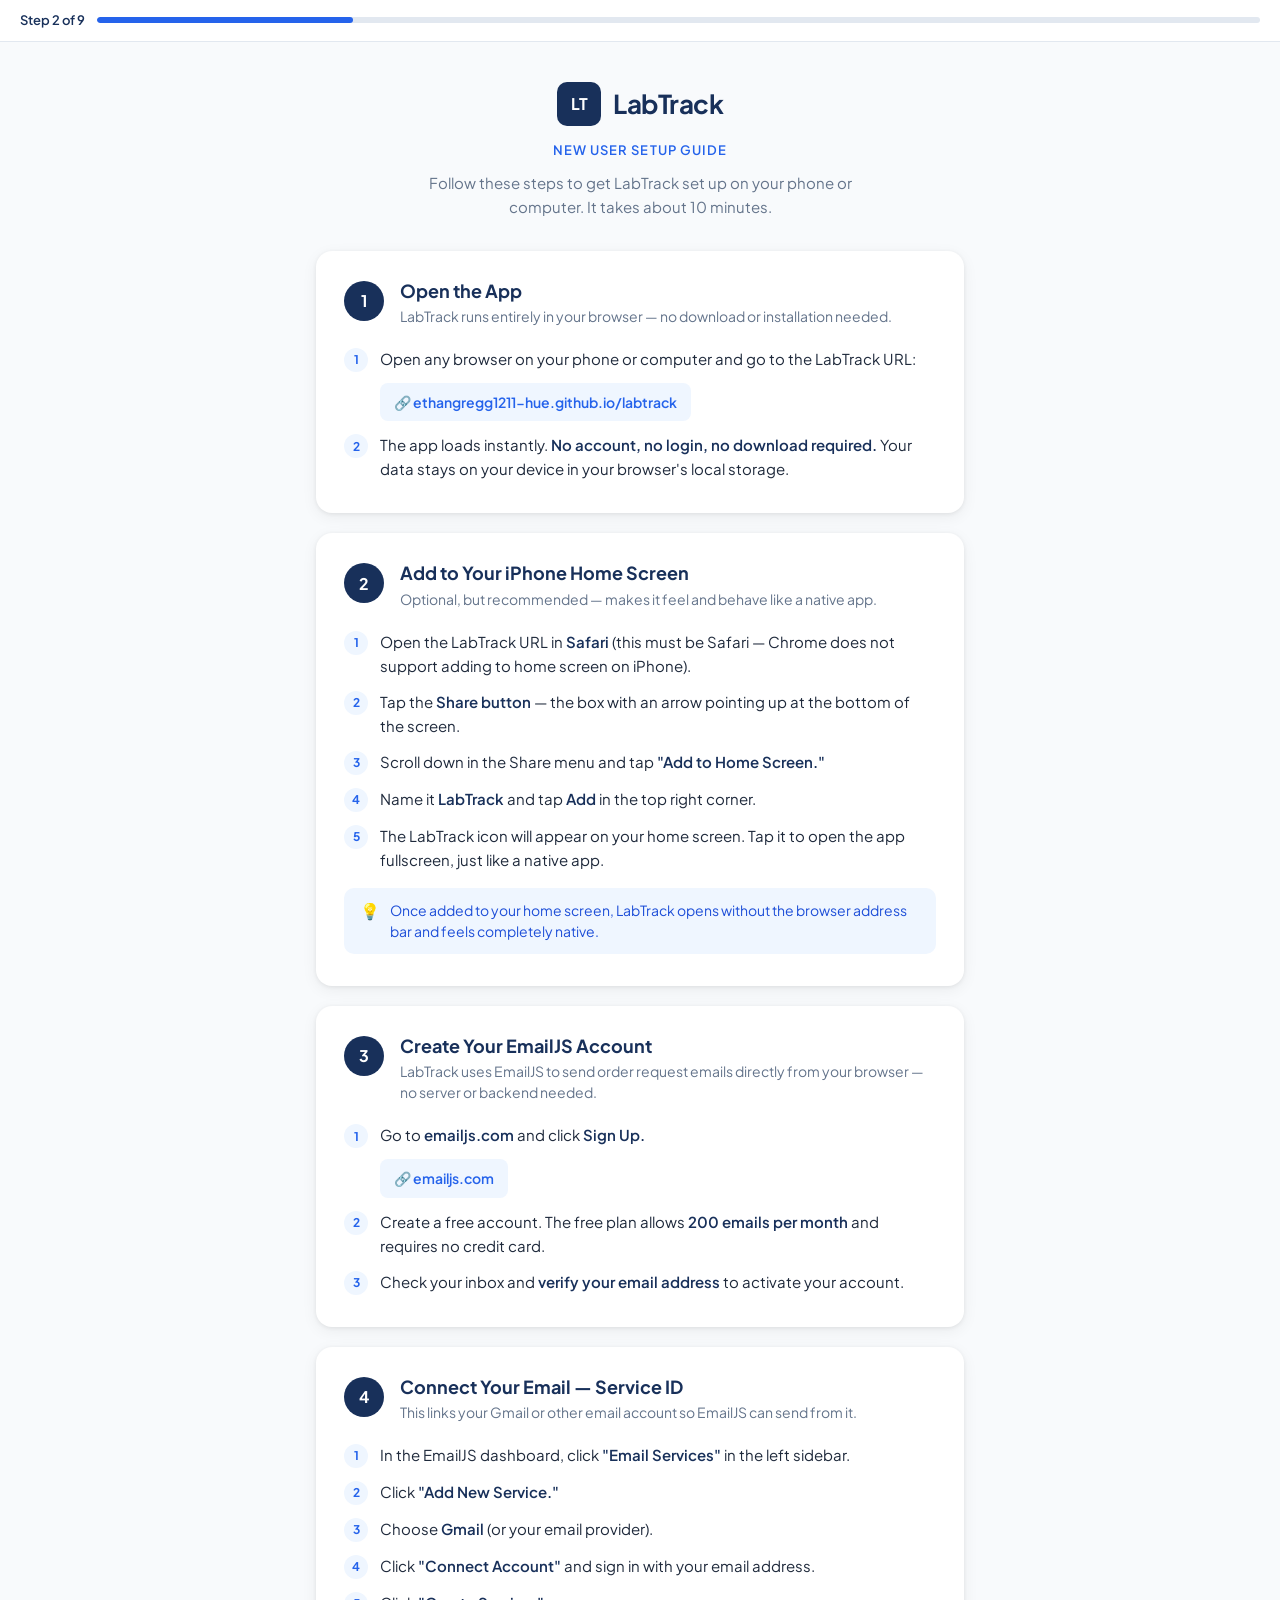
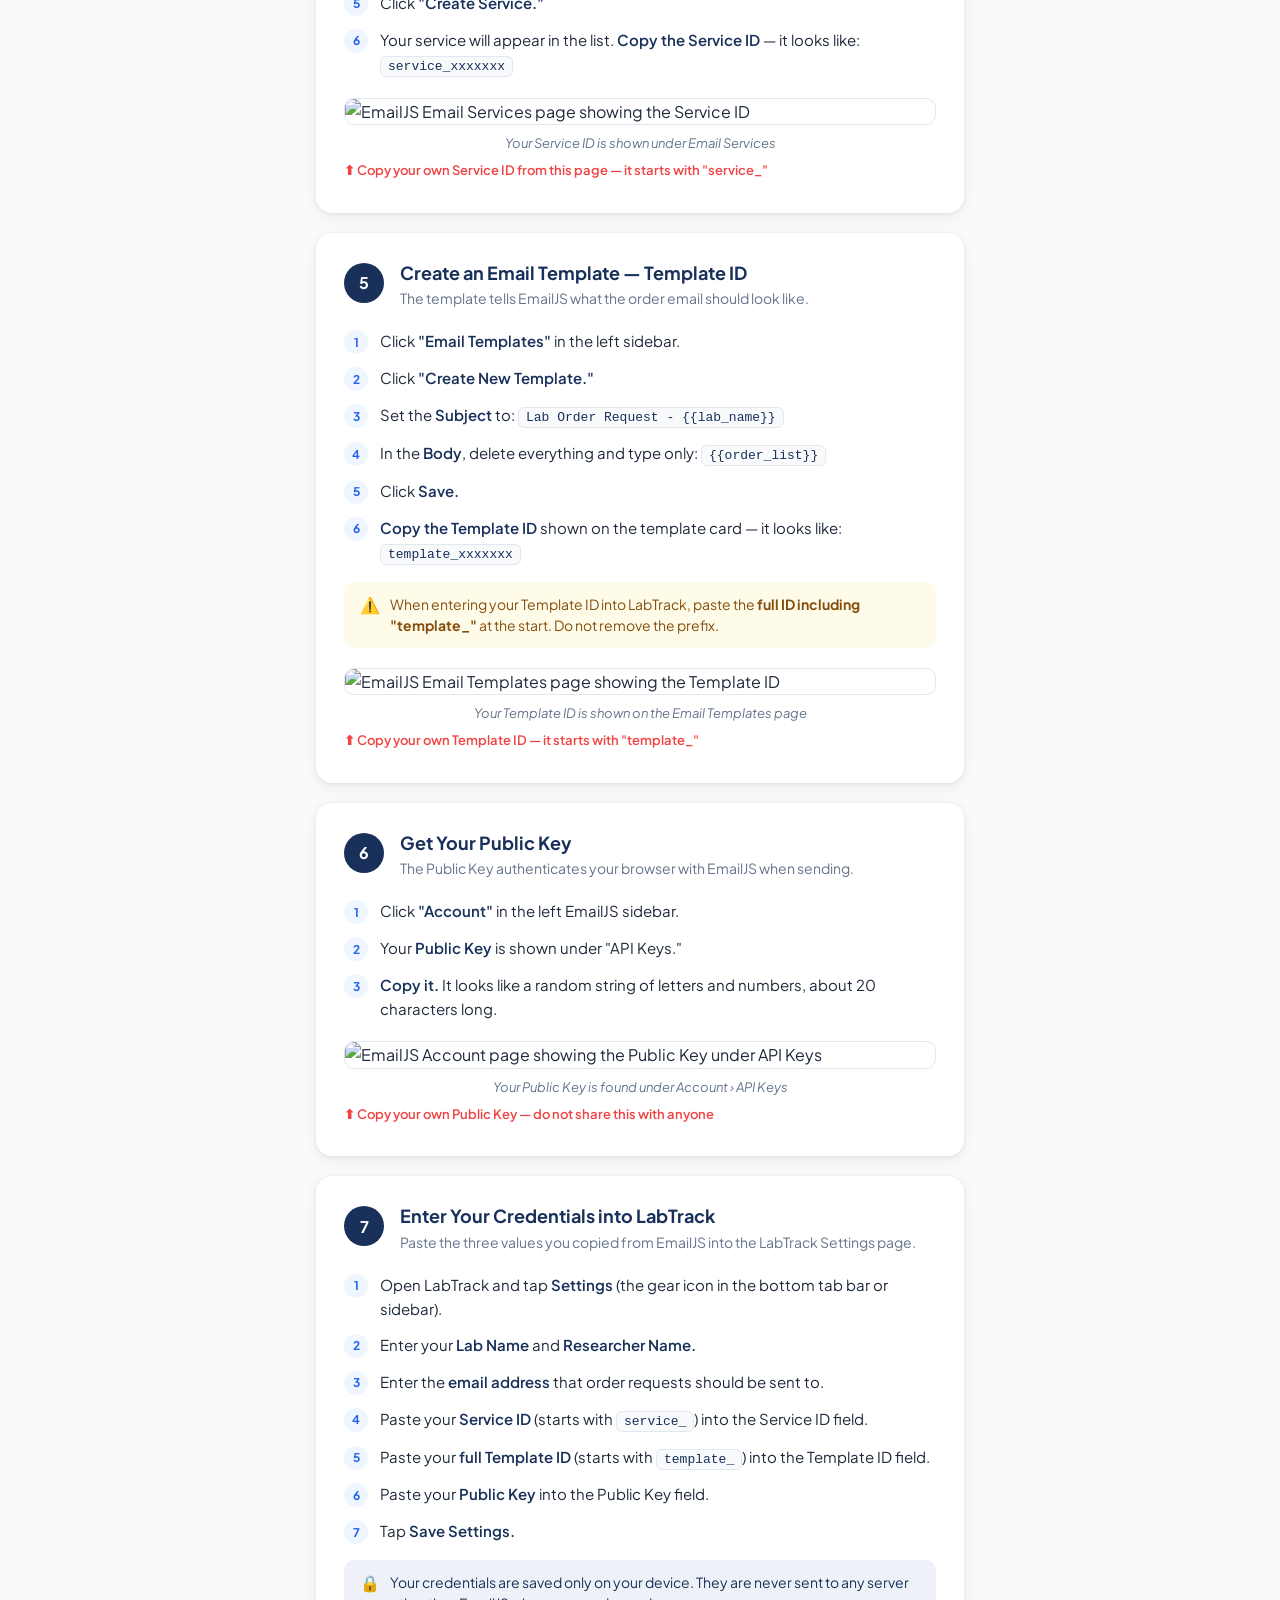
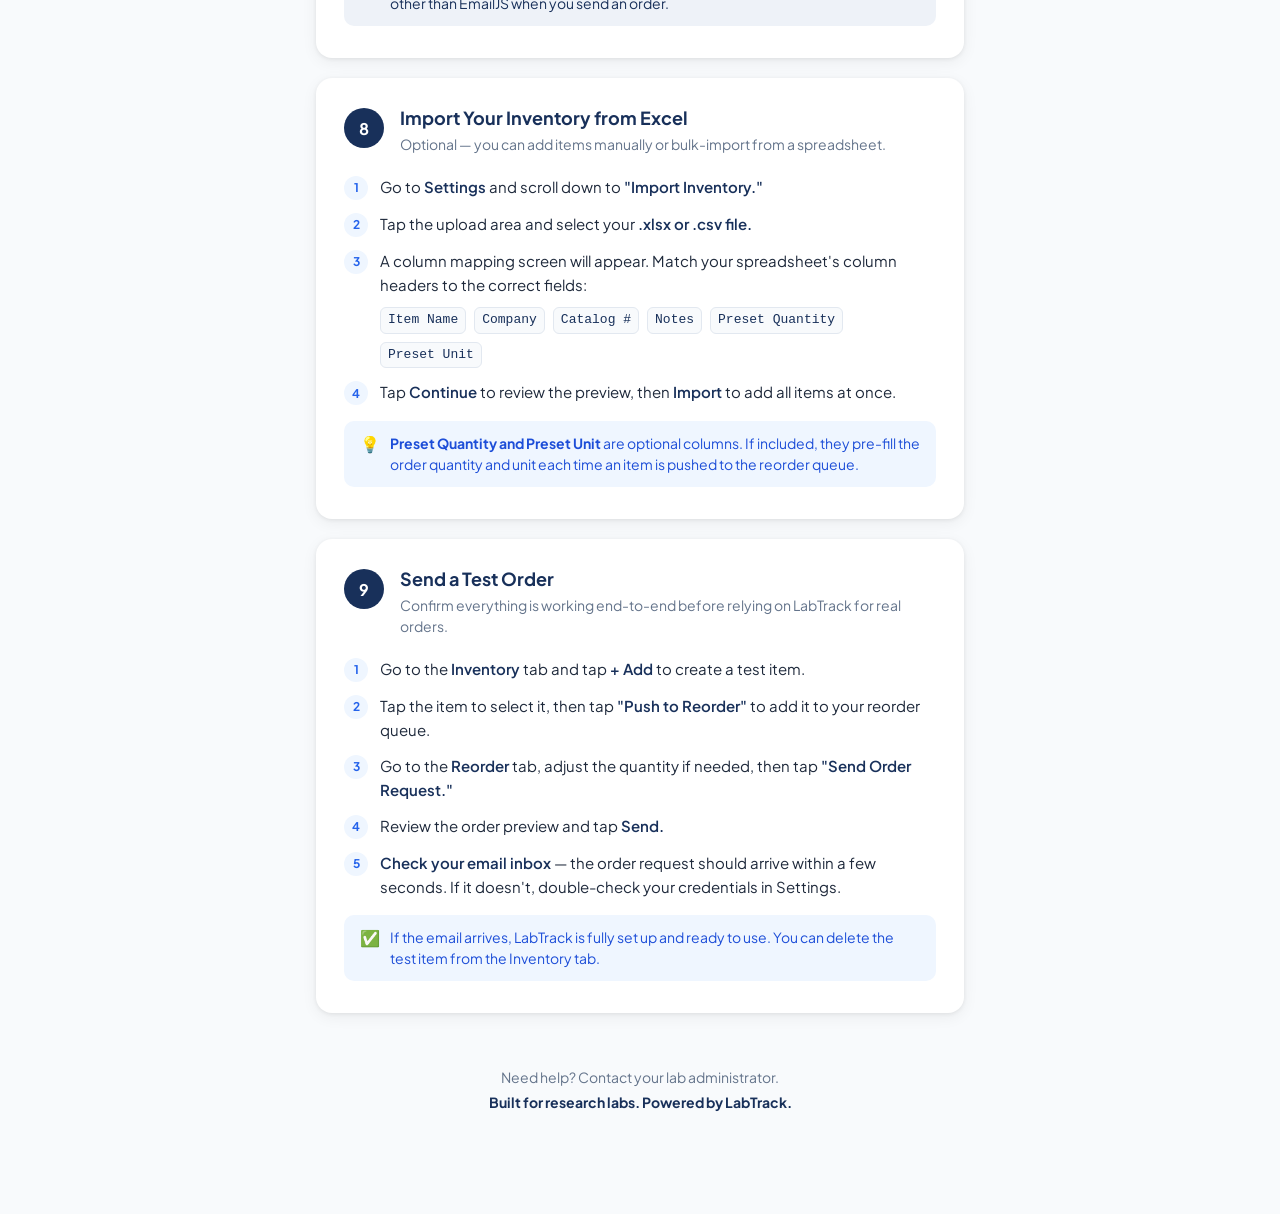
==== setup.html @ 862d4a4d "Add setup guide with EmailJS walkthrough and screenshots" ====
<!DOCTYPE html>
<html lang="en">
<head>
  <meta charset="UTF-8" />
  <meta name="viewport" content="width=device-width, initial-scale=1.0" />
  <title>LabTrack — New User Setup Guide</title>
  <link rel="preconnect" href="https://fonts.googleapis.com" />
  <link rel="preconnect" href="https://fonts.gstatic.com" crossorigin />
  <link href="https://fonts.googleapis.com/css2?family=Plus+Jakarta+Sans:wght@400;500;600;700&display=swap" rel="stylesheet" />
  <style>
    *, *::before, *::after { box-sizing: border-box; margin: 0; padding: 0; }

    :root {
      --navy:    #18305a;
      --blue:    #2563eb;
      --blue-lt: #eff6ff;
      --text:    #1e293b;
      --muted:   #64748b;
      --border:  #e2e8f0;
      --surface: #f8fafc;
      --white:   #ffffff;
      --red:     #ef4444;
      --shadow:  0 1px 4px rgba(0,0,0,.07), 0 4px 16px rgba(0,0,0,.06);
    }

    body {
      font-family: "Plus Jakarta Sans", sans-serif;
      background: var(--surface);
      color: var(--text);
      line-height: 1.6;
      -webkit-font-smoothing: antialiased;
    }

    /* ── Sticky progress bar ── */
    #progress-bar-wrap {
      position: sticky;
      top: 0;
      z-index: 100;
      background: var(--white);
      border-bottom: 1px solid var(--border);
      padding: 10px 20px;
      display: flex;
      align-items: center;
      gap: 12px;
    }
    #progress-label {
      font-size: 13px;
      font-weight: 600;
      color: var(--navy);
      white-space: nowrap;
    }
    #progress-track {
      flex: 1;
      height: 6px;
      background: var(--border);
      border-radius: 99px;
      overflow: hidden;
    }
    #progress-fill {
      height: 100%;
      background: var(--blue);
      border-radius: 99px;
      width: 0%;
      transition: width 0.3s ease;
    }

    /* ── Page layout ── */
    .page-wrap {
      max-width: 680px;
      margin: 0 auto;
      padding: 0 16px 64px;
    }

    /* ── Header ── */
    .site-header {
      padding: 40px 0 32px;
      text-align: center;
    }
    .logo-row {
      display: flex;
      align-items: center;
      justify-content: center;
      gap: 12px;
      margin-bottom: 14px;
    }
    .logo-mark {
      width: 44px; height: 44px;
      background: var(--navy);
      border-radius: 10px;
      display: flex; align-items: center; justify-content: center;
      color: var(--white);
      font-size: 16px;
      font-weight: 700;
      letter-spacing: -0.5px;
      flex-shrink: 0;
    }
    .logo-name {
      font-size: 26px;
      font-weight: 700;
      color: var(--navy);
      letter-spacing: -0.5px;
    }
    .page-subtitle {
      font-size: 13px;
      font-weight: 600;
      text-transform: uppercase;
      letter-spacing: 0.08em;
      color: var(--blue);
      margin-bottom: 10px;
    }
    .page-intro {
      font-size: 15px;
      color: var(--muted);
      max-width: 480px;
      margin: 0 auto;
    }

    /* ── Section cards ── */
    .step-card {
      background: var(--white);
      border-radius: 16px;
      box-shadow: var(--shadow);
      padding: 28px 28px 32px;
      margin-bottom: 20px;
    }
    @media (max-width: 480px) {
      .step-card { padding: 22px 18px 26px; }
    }

    .step-header {
      display: flex;
      align-items: flex-start;
      gap: 16px;
      margin-bottom: 20px;
    }
    .step-num {
      width: 40px; height: 40px;
      background: var(--navy);
      border-radius: 50%;
      display: flex; align-items: center; justify-content: center;
      color: var(--white);
      font-size: 16px;
      font-weight: 700;
      flex-shrink: 0;
      margin-top: 2px;
    }
    .step-title {
      font-size: 18px;
      font-weight: 700;
      color: var(--navy);
      line-height: 1.3;
    }
    .step-desc {
      font-size: 14px;
      color: var(--muted);
      margin-top: 4px;
      line-height: 1.5;
    }

    /* ── Numbered step list ── */
    .steps-list {
      list-style: none;
      display: flex;
      flex-direction: column;
      gap: 12px;
    }
    .steps-list li {
      display: flex;
      gap: 12px;
      align-items: flex-start;
      font-size: 15px;
      color: var(--text);
    }
    .step-bubble {
      width: 24px; height: 24px;
      background: var(--blue-lt);
      color: var(--blue);
      border-radius: 50%;
      font-size: 12px;
      font-weight: 700;
      display: flex; align-items: center; justify-content: center;
      flex-shrink: 0;
      margin-top: 1px;
    }
    .steps-list li strong { font-weight: 600; color: var(--navy); }

    /* ── Code / ID chips ── */
    code {
      background: var(--surface);
      border: 1px solid var(--border);
      border-radius: 6px;
      padding: 2px 7px;
      font-family: ui-monospace, "SF Mono", monospace;
      font-size: 13px;
      color: var(--navy);
    }

    /* ── Callout boxes ── */
    .callout {
      border-radius: 10px;
      padding: 12px 16px;
      font-size: 14px;
      line-height: 1.5;
      margin-top: 16px;
      display: flex;
      gap: 10px;
      align-items: flex-start;
    }
    .callout-icon { font-size: 16px; flex-shrink: 0; line-height: 1.4; }
    .callout.blue  { background: var(--blue-lt); color: #1d4ed8; }
    .callout.navy  { background: #eef2f8;        color: var(--navy); }
    .callout.warn  { background: #fefce8;        color: #854d0e; }

    /* ── URL link chips ── */
    .url-chip {
      display: inline-flex;
      align-items: center;
      gap: 6px;
      background: var(--blue-lt);
      color: var(--blue);
      border-radius: 8px;
      padding: 8px 14px;
      font-size: 14px;
      font-weight: 600;
      text-decoration: none;
      margin-top: 12px;
      word-break: break-all;
    }
    .url-chip:hover { background: #dbeafe; }

    /* ── Images ── */
    .setup-img-wrap {
      margin-top: 20px;
    }
    .setup-img-wrap img {
      width: 100%;
      border: 1px solid var(--border);
      border-radius: 10px;
      display: block;
    }
    .img-caption {
      font-size: 13px;
      color: var(--muted);
      font-style: italic;
      margin-top: 8px;
      text-align: center;
    }
    .img-note {
      font-size: 13px;
      color: var(--red);
      font-weight: 600;
      margin-top: 6px;
      display: flex;
      gap: 6px;
      align-items: flex-start;
    }

    /* ── Divider ── */
    .divider {
      height: 1px;
      background: var(--border);
      margin: 20px 0;
    }

    /* ── Footer ── */
    .site-footer {
      text-align: center;
      padding: 32px 0 40px;
      color: var(--muted);
      font-size: 14px;
      line-height: 1.8;
    }
    .site-footer strong { color: var(--navy); }
  </style>
</head>
<body>

<!-- ── Sticky progress bar ── -->
<div id="progress-bar-wrap">
  <span id="progress-label">Step 1 of 9</span>
  <div id="progress-track"><div id="progress-fill"></div></div>
</div>

<div class="page-wrap">

  <!-- ── Header ── -->
  <header class="site-header">
    <div class="logo-row">
      <div class="logo-mark">LT</div>
      <span class="logo-name">LabTrack</span>
    </div>
    <div class="page-subtitle">New User Setup Guide</div>
    <p class="page-intro">Follow these steps to get LabTrack set up on your phone or computer. It takes about 10 minutes.</p>
  </header>

  <!-- ── Step 1 ── -->
  <section class="step-card" data-step="1">
    <div class="step-header">
      <div class="step-num">1</div>
      <div>
        <div class="step-title">Open the App</div>
        <div class="step-desc">LabTrack runs entirely in your browser — no download or installation needed.</div>
      </div>
    </div>
    <ol class="steps-list">
      <li>
        <div class="step-bubble">1</div>
        <div>Open any browser on your phone or computer and go to the LabTrack URL:
          <br><a class="url-chip" href="https://ethangregg1211-hue.github.io/labtrack" target="_blank">
            🔗 ethangregg1211-hue.github.io/labtrack
          </a>
        </div>
      </li>
      <li>
        <div class="step-bubble">2</div>
        <div>The app loads instantly. <strong>No account, no login, no download required.</strong> Your data stays on your device in your browser's local storage.</div>
      </li>
    </ol>
  </section>

  <!-- ── Step 2 ── -->
  <section class="step-card" data-step="2">
    <div class="step-header">
      <div class="step-num">2</div>
      <div>
        <div class="step-title">Add to Your iPhone Home Screen</div>
        <div class="step-desc">Optional, but recommended — makes it feel and behave like a native app.</div>
      </div>
    </div>
    <ol class="steps-list">
      <li>
        <div class="step-bubble">1</div>
        <div>Open the LabTrack URL in <strong>Safari</strong> (this must be Safari — Chrome does not support adding to home screen on iPhone).</div>
      </li>
      <li>
        <div class="step-bubble">2</div>
        <div>Tap the <strong>Share button</strong> — the box with an arrow pointing up at the bottom of the screen.</div>
      </li>
      <li>
        <div class="step-bubble">3</div>
        <div>Scroll down in the Share menu and tap <strong>"Add to Home Screen."</strong></div>
      </li>
      <li>
        <div class="step-bubble">4</div>
        <div>Name it <strong>LabTrack</strong> and tap <strong>Add</strong> in the top right corner.</div>
      </li>
      <li>
        <div class="step-bubble">5</div>
        <div>The LabTrack icon will appear on your home screen. Tap it to open the app fullscreen, just like a native app.</div>
      </li>
    </ol>
    <div class="callout blue">
      <span class="callout-icon">💡</span>
      <div>Once added to your home screen, LabTrack opens without the browser address bar and feels completely native.</div>
    </div>
  </section>

  <!-- ── Step 3 ── -->
  <section class="step-card" data-step="3">
    <div class="step-header">
      <div class="step-num">3</div>
      <div>
        <div class="step-title">Create Your EmailJS Account</div>
        <div class="step-desc">LabTrack uses EmailJS to send order request emails directly from your browser — no server or backend needed.</div>
      </div>
    </div>
    <ol class="steps-list">
      <li>
        <div class="step-bubble">1</div>
        <div>Go to <strong>emailjs.com</strong> and click <strong>Sign Up.</strong>
          <br><a class="url-chip" href="https://emailjs.com" target="_blank">🔗 emailjs.com</a>
        </div>
      </li>
      <li>
        <div class="step-bubble">2</div>
        <div>Create a free account. The free plan allows <strong>200 emails per month</strong> and requires no credit card.</div>
      </li>
      <li>
        <div class="step-bubble">3</div>
        <div>Check your inbox and <strong>verify your email address</strong> to activate your account.</div>
      </li>
    </ol>
  </section>

  <!-- ── Step 4 ── -->
  <section class="step-card" data-step="4">
    <div class="step-header">
      <div class="step-num">4</div>
      <div>
        <div class="step-title">Connect Your Email — Service ID</div>
        <div class="step-desc">This links your Gmail or other email account so EmailJS can send from it.</div>
      </div>
    </div>
    <ol class="steps-list">
      <li>
        <div class="step-bubble">1</div>
        <div>In the EmailJS dashboard, click <strong>"Email Services"</strong> in the left sidebar.</div>
      </li>
      <li>
        <div class="step-bubble">2</div>
        <div>Click <strong>"Add New Service."</strong></div>
      </li>
      <li>
        <div class="step-bubble">3</div>
        <div>Choose <strong>Gmail</strong> (or your email provider).</div>
      </li>
      <li>
        <div class="step-bubble">4</div>
        <div>Click <strong>"Connect Account"</strong> and sign in with your email address.</div>
      </li>
      <li>
        <div class="step-bubble">5</div>
        <div>Click <strong>"Create Service."</strong></div>
      </li>
      <li>
        <div class="step-bubble">6</div>
        <div>Your service will appear in the list. <strong>Copy the Service ID</strong> — it looks like: <code>service_xxxxxxx</code></div>
      </li>
    </ol>

    <div class="setup-img-wrap">
      <img src="setup-img-services.png" alt="EmailJS Email Services page showing the Service ID" />
      <div class="img-caption">Your Service ID is shown under Email Services</div>
      <div class="img-note">⬆ Copy your own Service ID from this page — it starts with "service_"</div>
    </div>
  </section>

  <!-- ── Step 5 ── -->
  <section class="step-card" data-step="5">
    <div class="step-header">
      <div class="step-num">5</div>
      <div>
        <div class="step-title">Create an Email Template — Template ID</div>
        <div class="step-desc">The template tells EmailJS what the order email should look like.</div>
      </div>
    </div>
    <ol class="steps-list">
      <li>
        <div class="step-bubble">1</div>
        <div>Click <strong>"Email Templates"</strong> in the left sidebar.</div>
      </li>
      <li>
        <div class="step-bubble">2</div>
        <div>Click <strong>"Create New Template."</strong></div>
      </li>
      <li>
        <div class="step-bubble">3</div>
        <div>Set the <strong>Subject</strong> to: <code>Lab Order Request - &#123;&#123;lab_name&#125;&#125;</code></div>
      </li>
      <li>
        <div class="step-bubble">4</div>
        <div>In the <strong>Body</strong>, delete everything and type only: <code>&#123;&#123;order_list&#125;&#125;</code></div>
      </li>
      <li>
        <div class="step-bubble">5</div>
        <div>Click <strong>Save.</strong></div>
      </li>
      <li>
        <div class="step-bubble">6</div>
        <div><strong>Copy the Template ID</strong> shown on the template card — it looks like: <code>template_xxxxxxx</code></div>
      </li>
    </ol>

    <div class="callout warn">
      <span class="callout-icon">⚠️</span>
      <div>When entering your Template ID into LabTrack, paste the <strong>full ID including "template_"</strong> at the start. Do not remove the prefix.</div>
    </div>

    <div class="setup-img-wrap">
      <img src="setup-img-templates.png" alt="EmailJS Email Templates page showing the Template ID" />
      <div class="img-caption">Your Template ID is shown on the Email Templates page</div>
      <div class="img-note">⬆ Copy your own Template ID — it starts with "template_"</div>
    </div>
  </section>

  <!-- ── Step 6 ── -->
  <section class="step-card" data-step="6">
    <div class="step-header">
      <div class="step-num">6</div>
      <div>
        <div class="step-title">Get Your Public Key</div>
        <div class="step-desc">The Public Key authenticates your browser with EmailJS when sending.</div>
      </div>
    </div>
    <ol class="steps-list">
      <li>
        <div class="step-bubble">1</div>
        <div>Click <strong>"Account"</strong> in the left EmailJS sidebar.</div>
      </li>
      <li>
        <div class="step-bubble">2</div>
        <div>Your <strong>Public Key</strong> is shown under "API Keys."</div>
      </li>
      <li>
        <div class="step-bubble">3</div>
        <div><strong>Copy it.</strong> It looks like a random string of letters and numbers, about 20 characters long.</div>
      </li>
    </ol>

    <div class="setup-img-wrap">
      <img src="setup-img-account.png" alt="EmailJS Account page showing the Public Key under API Keys" />
      <div class="img-caption">Your Public Key is found under Account &rsaquo; API Keys</div>
      <div class="img-note">⬆ Copy your own Public Key — do not share this with anyone</div>
    </div>
  </section>

  <!-- ── Step 7 ── -->
  <section class="step-card" data-step="7">
    <div class="step-header">
      <div class="step-num">7</div>
      <div>
        <div class="step-title">Enter Your Credentials into LabTrack</div>
        <div class="step-desc">Paste the three values you copied from EmailJS into the LabTrack Settings page.</div>
      </div>
    </div>
    <ol class="steps-list">
      <li>
        <div class="step-bubble">1</div>
        <div>Open LabTrack and tap <strong>Settings</strong> (the gear icon in the bottom tab bar or sidebar).</div>
      </li>
      <li>
        <div class="step-bubble">2</div>
        <div>Enter your <strong>Lab Name</strong> and <strong>Researcher Name.</strong></div>
      </li>
      <li>
        <div class="step-bubble">3</div>
        <div>Enter the <strong>email address</strong> that order requests should be sent to.</div>
      </li>
      <li>
        <div class="step-bubble">4</div>
        <div>Paste your <strong>Service ID</strong> (starts with <code>service_</code>) into the Service ID field.</div>
      </li>
      <li>
        <div class="step-bubble">5</div>
        <div>Paste your <strong>full Template ID</strong> (starts with <code>template_</code>) into the Template ID field.</div>
      </li>
      <li>
        <div class="step-bubble">6</div>
        <div>Paste your <strong>Public Key</strong> into the Public Key field.</div>
      </li>
      <li>
        <div class="step-bubble">7</div>
        <div>Tap <strong>Save Settings.</strong></div>
      </li>
    </ol>

    <div class="callout navy">
      <span class="callout-icon">🔒</span>
      <div>Your credentials are saved only on your device. They are never sent to any server other than EmailJS when you send an order.</div>
    </div>
  </section>

  <!-- ── Step 8 ── -->
  <section class="step-card" data-step="8">
    <div class="step-header">
      <div class="step-num">8</div>
      <div>
        <div class="step-title">Import Your Inventory from Excel</div>
        <div class="step-desc">Optional — you can add items manually or bulk-import from a spreadsheet.</div>
      </div>
    </div>
    <ol class="steps-list">
      <li>
        <div class="step-bubble">1</div>
        <div>Go to <strong>Settings</strong> and scroll down to <strong>"Import Inventory."</strong></div>
      </li>
      <li>
        <div class="step-bubble">2</div>
        <div>Tap the upload area and select your <strong>.xlsx or .csv file.</strong></div>
      </li>
      <li>
        <div class="step-bubble">3</div>
        <div>A column mapping screen will appear. Match your spreadsheet's column headers to the correct fields:<br>
          <div style="margin-top:10px; display:flex; flex-wrap:wrap; gap:8px;">
            <code>Item Name</code>
            <code>Company</code>
            <code>Catalog #</code>
            <code>Notes</code>
            <code>Preset Quantity</code>
            <code>Preset Unit</code>
          </div>
        </div>
      </li>
      <li>
        <div class="step-bubble">4</div>
        <div>Tap <strong>Continue</strong> to review the preview, then <strong>Import</strong> to add all items at once.</div>
      </li>
    </ol>

    <div class="callout blue">
      <span class="callout-icon">💡</span>
      <div><strong>Preset Quantity and Preset Unit</strong> are optional columns. If included, they pre-fill the order quantity and unit each time an item is pushed to the reorder queue.</div>
    </div>
  </section>

  <!-- ── Step 9 ── -->
  <section class="step-card" data-step="9">
    <div class="step-header">
      <div class="step-num">9</div>
      <div>
        <div class="step-title">Send a Test Order</div>
        <div class="step-desc">Confirm everything is working end-to-end before relying on LabTrack for real orders.</div>
      </div>
    </div>
    <ol class="steps-list">
      <li>
        <div class="step-bubble">1</div>
        <div>Go to the <strong>Inventory</strong> tab and tap <strong>+ Add</strong> to create a test item.</div>
      </li>
      <li>
        <div class="step-bubble">2</div>
        <div>Tap the item to select it, then tap <strong>"Push to Reorder"</strong> to add it to your reorder queue.</div>
      </li>
      <li>
        <div class="step-bubble">3</div>
        <div>Go to the <strong>Reorder</strong> tab, adjust the quantity if needed, then tap <strong>"Send Order Request."</strong></div>
      </li>
      <li>
        <div class="step-bubble">4</div>
        <div>Review the order preview and tap <strong>Send.</strong></div>
      </li>
      <li>
        <div class="step-bubble">5</div>
        <div><strong>Check your email inbox</strong> — the order request should arrive within a few seconds. If it doesn't, double-check your credentials in Settings.</div>
      </li>
    </ol>

    <div class="callout blue">
      <span class="callout-icon">✅</span>
      <div>If the email arrives, LabTrack is fully set up and ready to use. You can delete the test item from the Inventory tab.</div>
    </div>
  </section>

  <!-- ── Footer ── -->
  <footer class="site-footer">
    <p>Need help? Contact your lab administrator.</p>
    <p><strong>Built for research labs. Powered by LabTrack.</strong></p>
  </footer>

</div>

<script>
  const steps = document.querySelectorAll(".step-card[data-step]");
  const label = document.getElementById("progress-label");
  const fill  = document.getElementById("progress-fill");
  const total = steps.length;

  const observer = new IntersectionObserver((entries) => {
    entries.forEach((entry) => {
      if (entry.isIntersecting) {
        const n = parseInt(entry.target.dataset.step, 10);
        label.textContent = `Step ${n} of ${total}`;
        fill.style.width  = `${Math.round((n / total) * 100)}%`;
      }
    });
  }, { rootMargin: "-40% 0px -40% 0px", threshold: 0 });

  steps.forEach((s) => observer.observe(s));
</script>

</body>
</html>
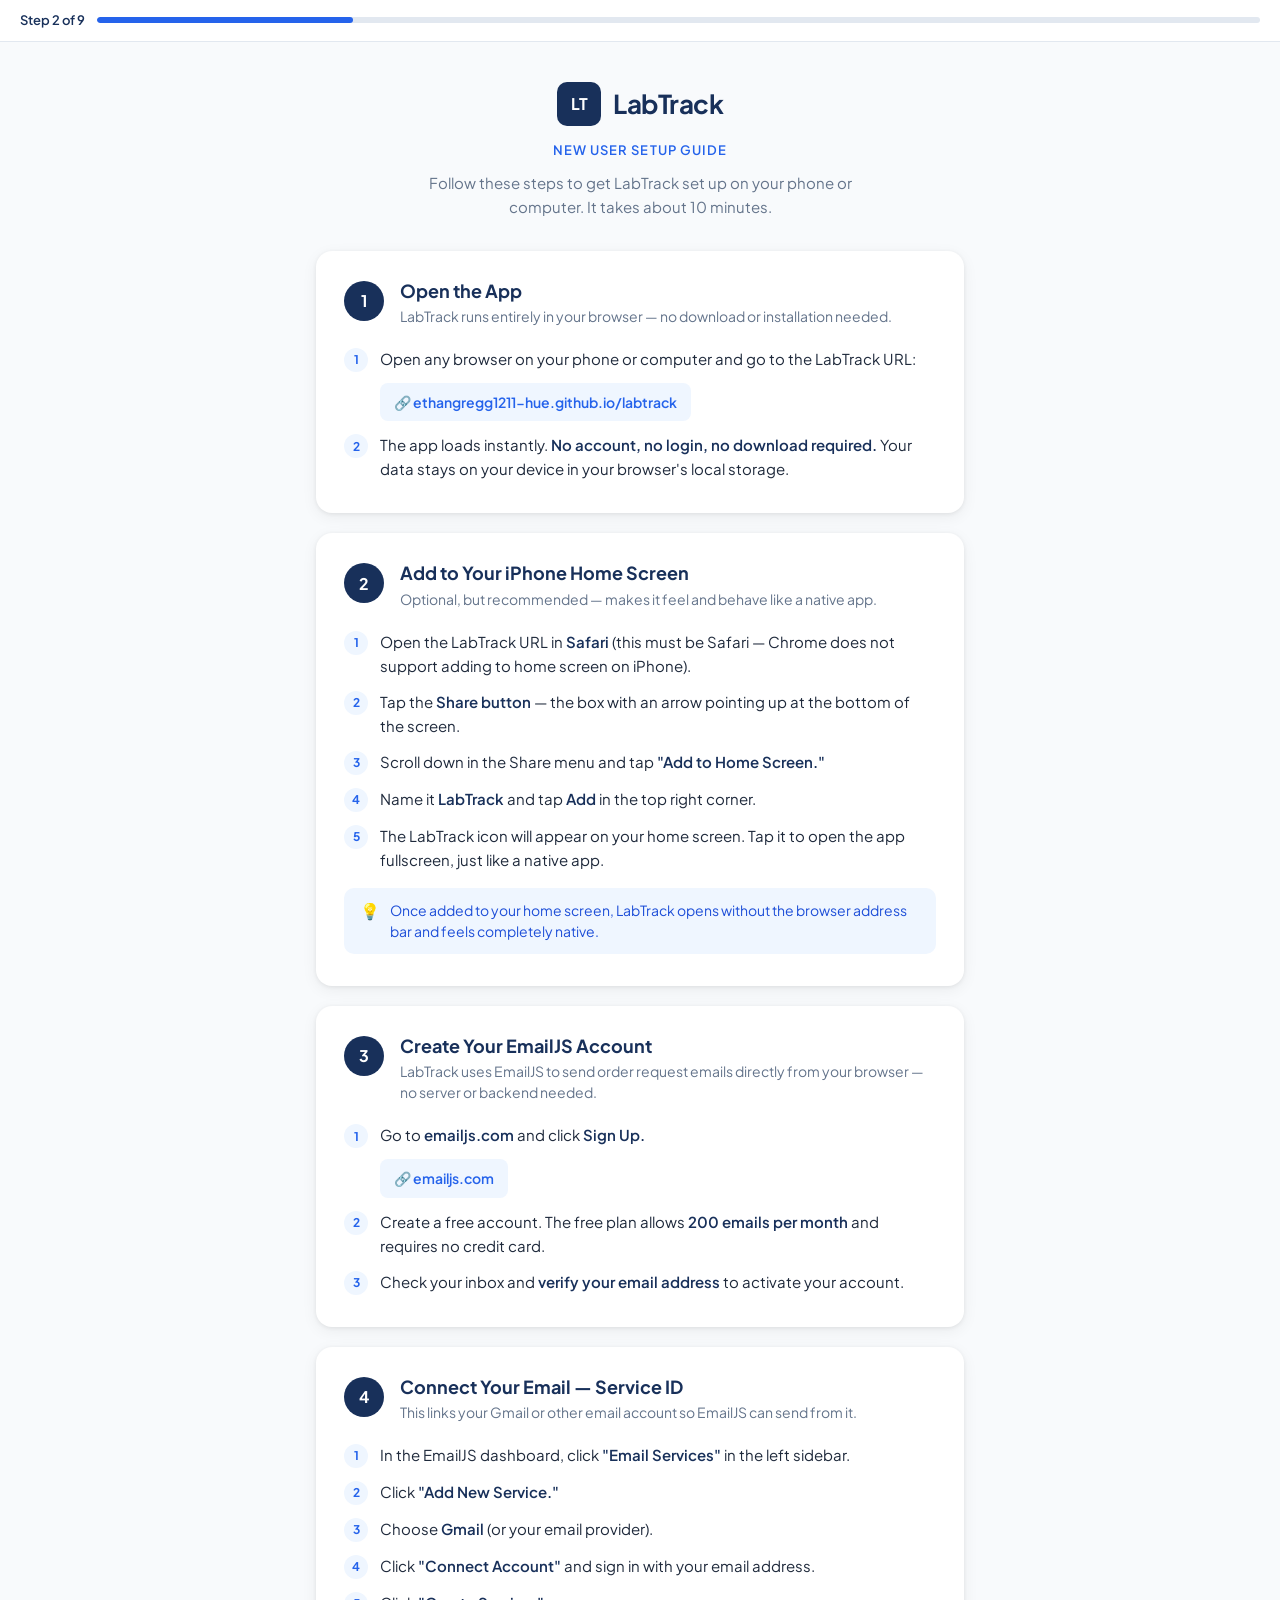
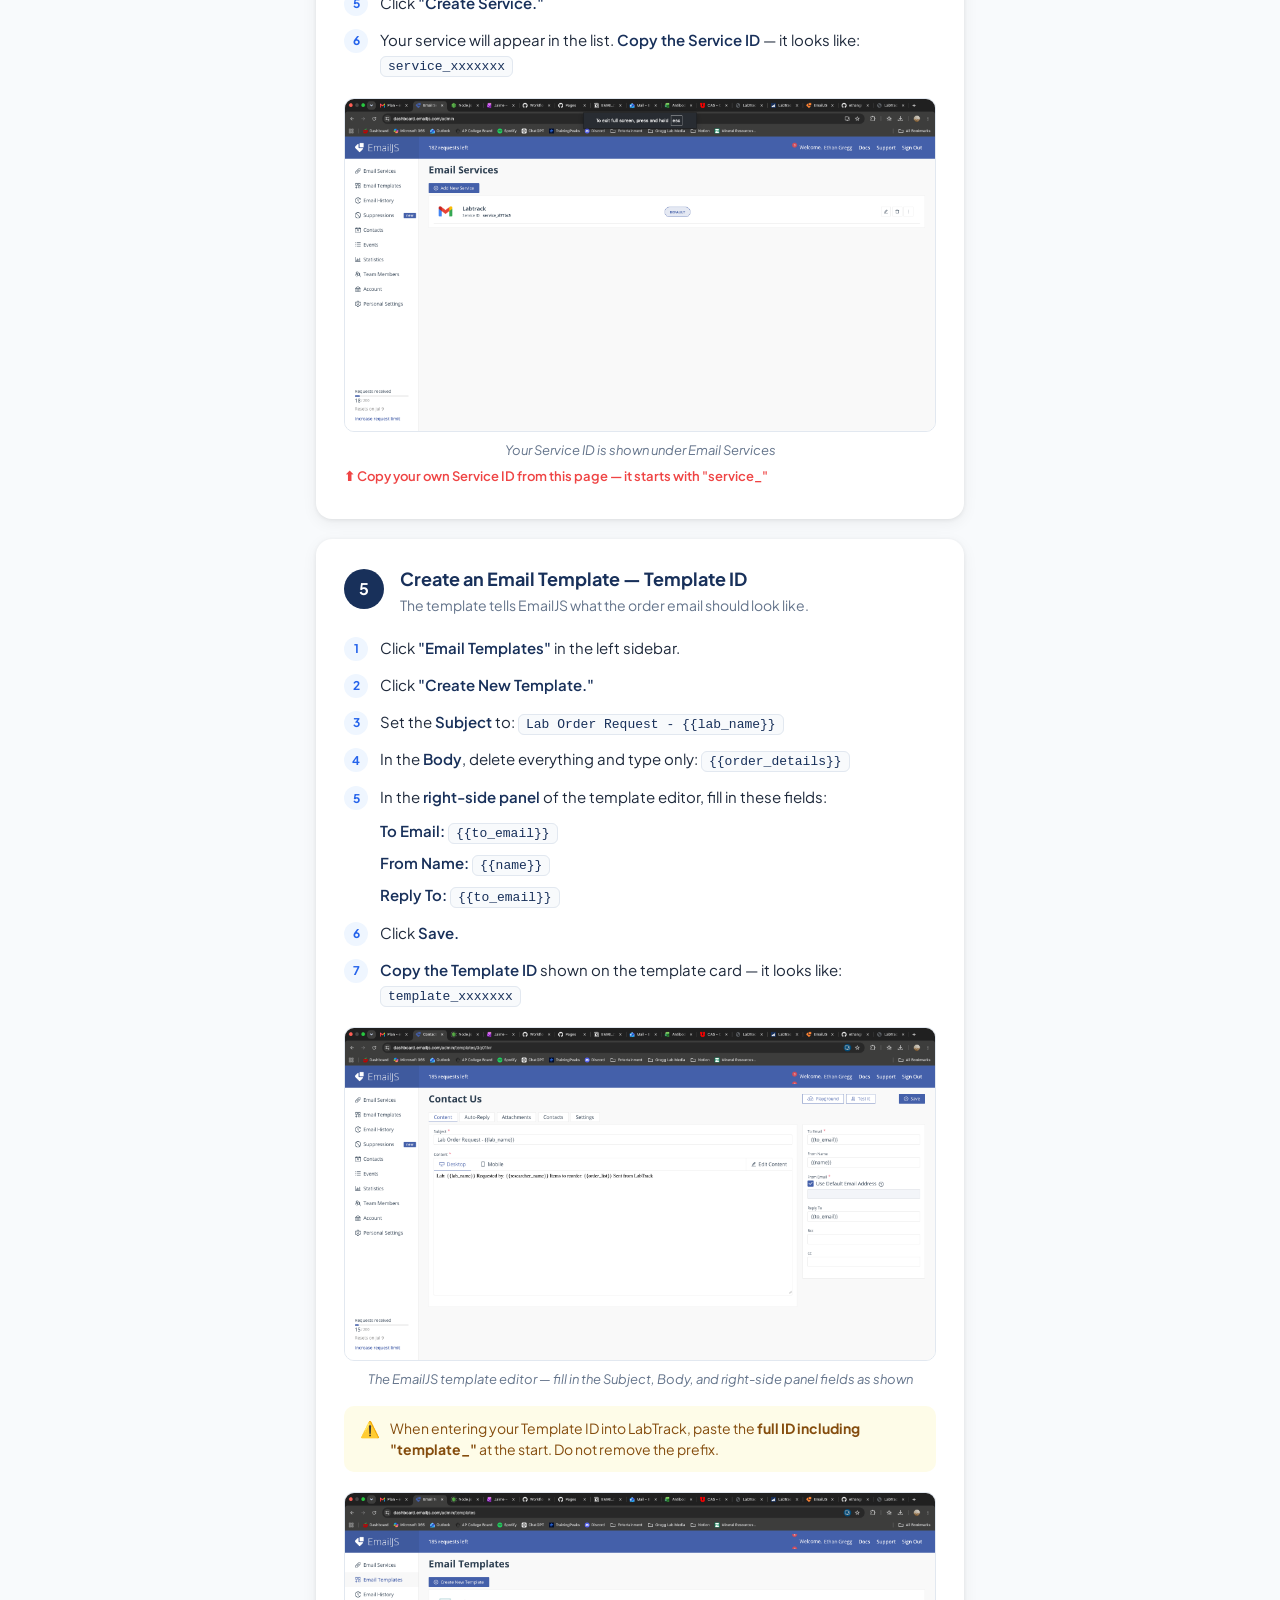
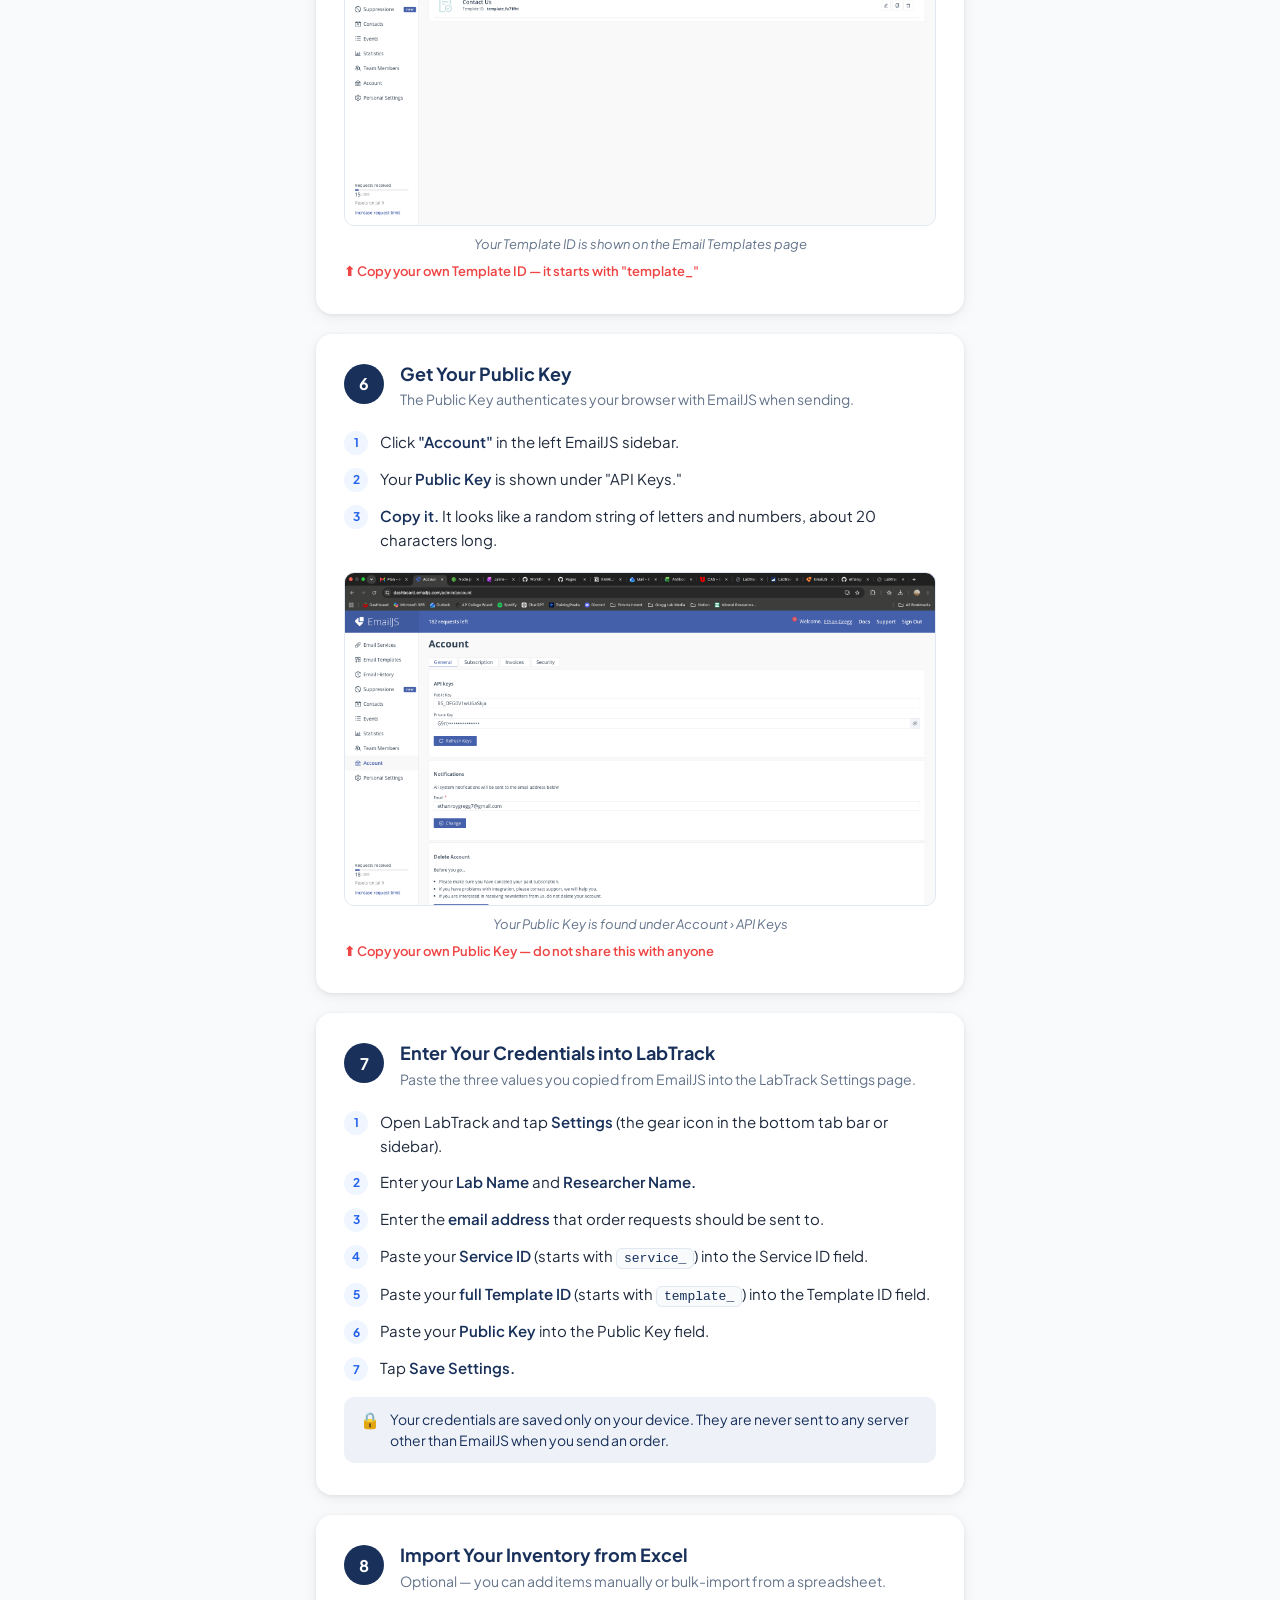
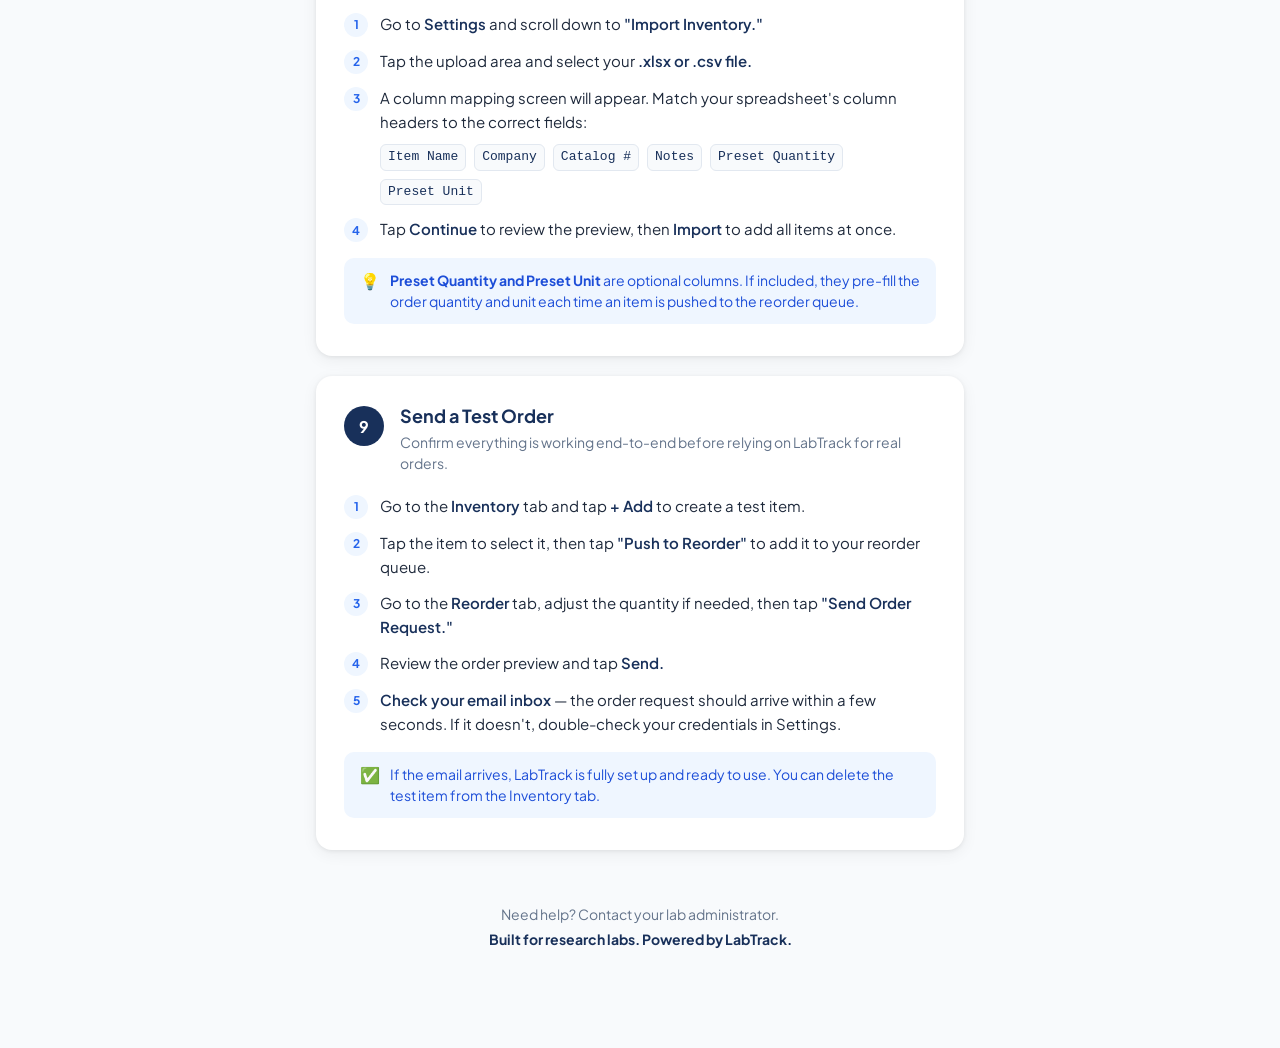
==== commit cc4e76b3: "Add setup guide screenshots and template editor image" ====
--- a/setup.html
+++ b/setup.html
@@ -449,17 +449,32 @@
       </li>
       <li>
         <div class="step-bubble">4</div>
-        <div>In the <strong>Body</strong>, delete everything and type only: <code>&#123;&#123;order_list&#125;&#125;</code></div>
+        <div>In the <strong>Body</strong>, delete everything and type only: <code>&#123;&#123;order_details&#125;&#125;</code></div>
       </li>
       <li>
         <div class="step-bubble">5</div>
+        <div>In the <strong>right-side panel</strong> of the template editor, fill in these fields:
+          <div style="margin-top:10px; display:flex; flex-direction:column; gap:6px;">
+            <div><strong>To Email:</strong> <code>&#123;&#123;to_email&#125;&#125;</code></div>
+            <div><strong>From Name:</strong> <code>&#123;&#123;name&#125;&#125;</code></div>
+            <div><strong>Reply To:</strong> <code>&#123;&#123;to_email&#125;&#125;</code></div>
+          </div>
+        </div>
+      </li>
+      <li>
+        <div class="step-bubble">6</div>
         <div>Click <strong>Save.</strong></div>
       </li>
       <li>
-        <div class="step-bubble">6</div>
+        <div class="step-bubble">7</div>
         <div><strong>Copy the Template ID</strong> shown on the template card — it looks like: <code>template_xxxxxxx</code></div>
       </li>
     </ol>
+
+    <div class="setup-img-wrap">
+      <img src="setup-img-template-editor.png" alt="EmailJS template editor showing subject, body, and right-side panel fields" />
+      <div class="img-caption">The EmailJS template editor — fill in the Subject, Body, and right-side panel fields as shown</div>
+    </div>
 
     <div class="callout warn">
       <span class="callout-icon">⚠️</span>
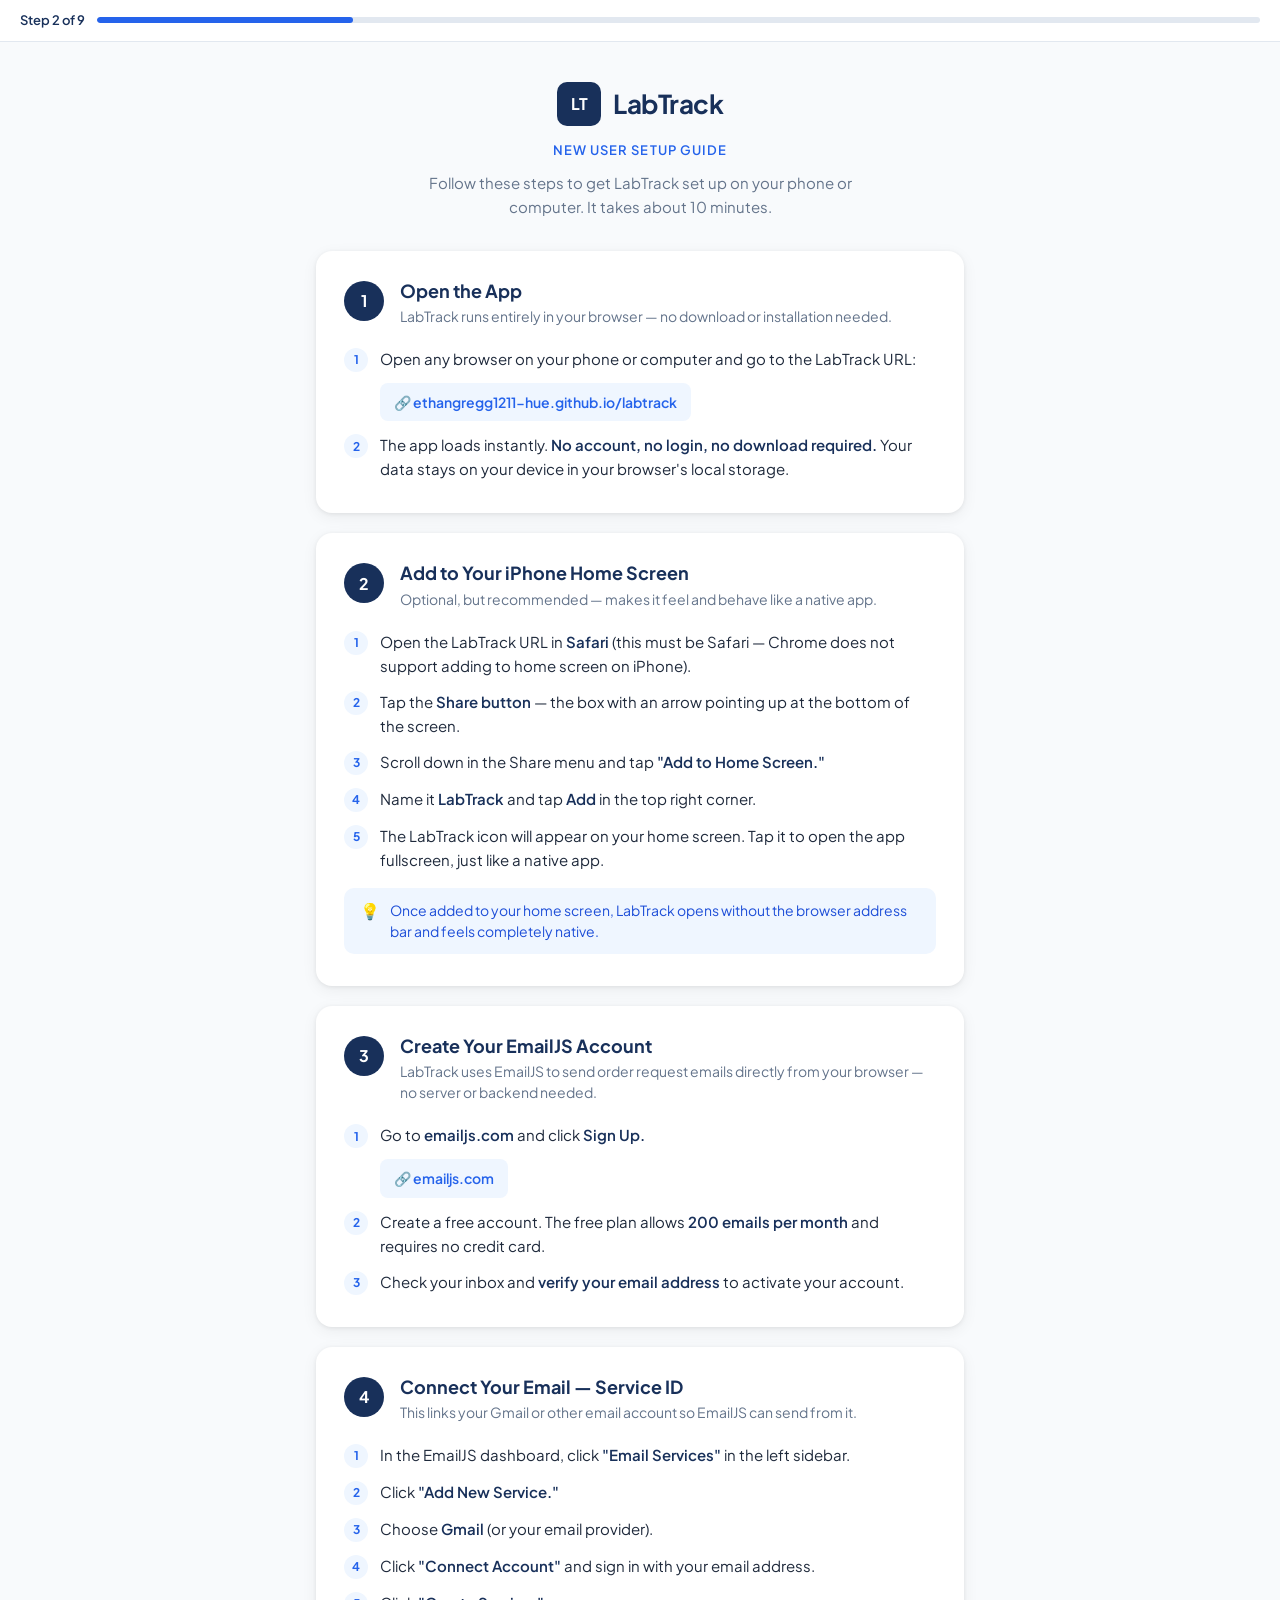
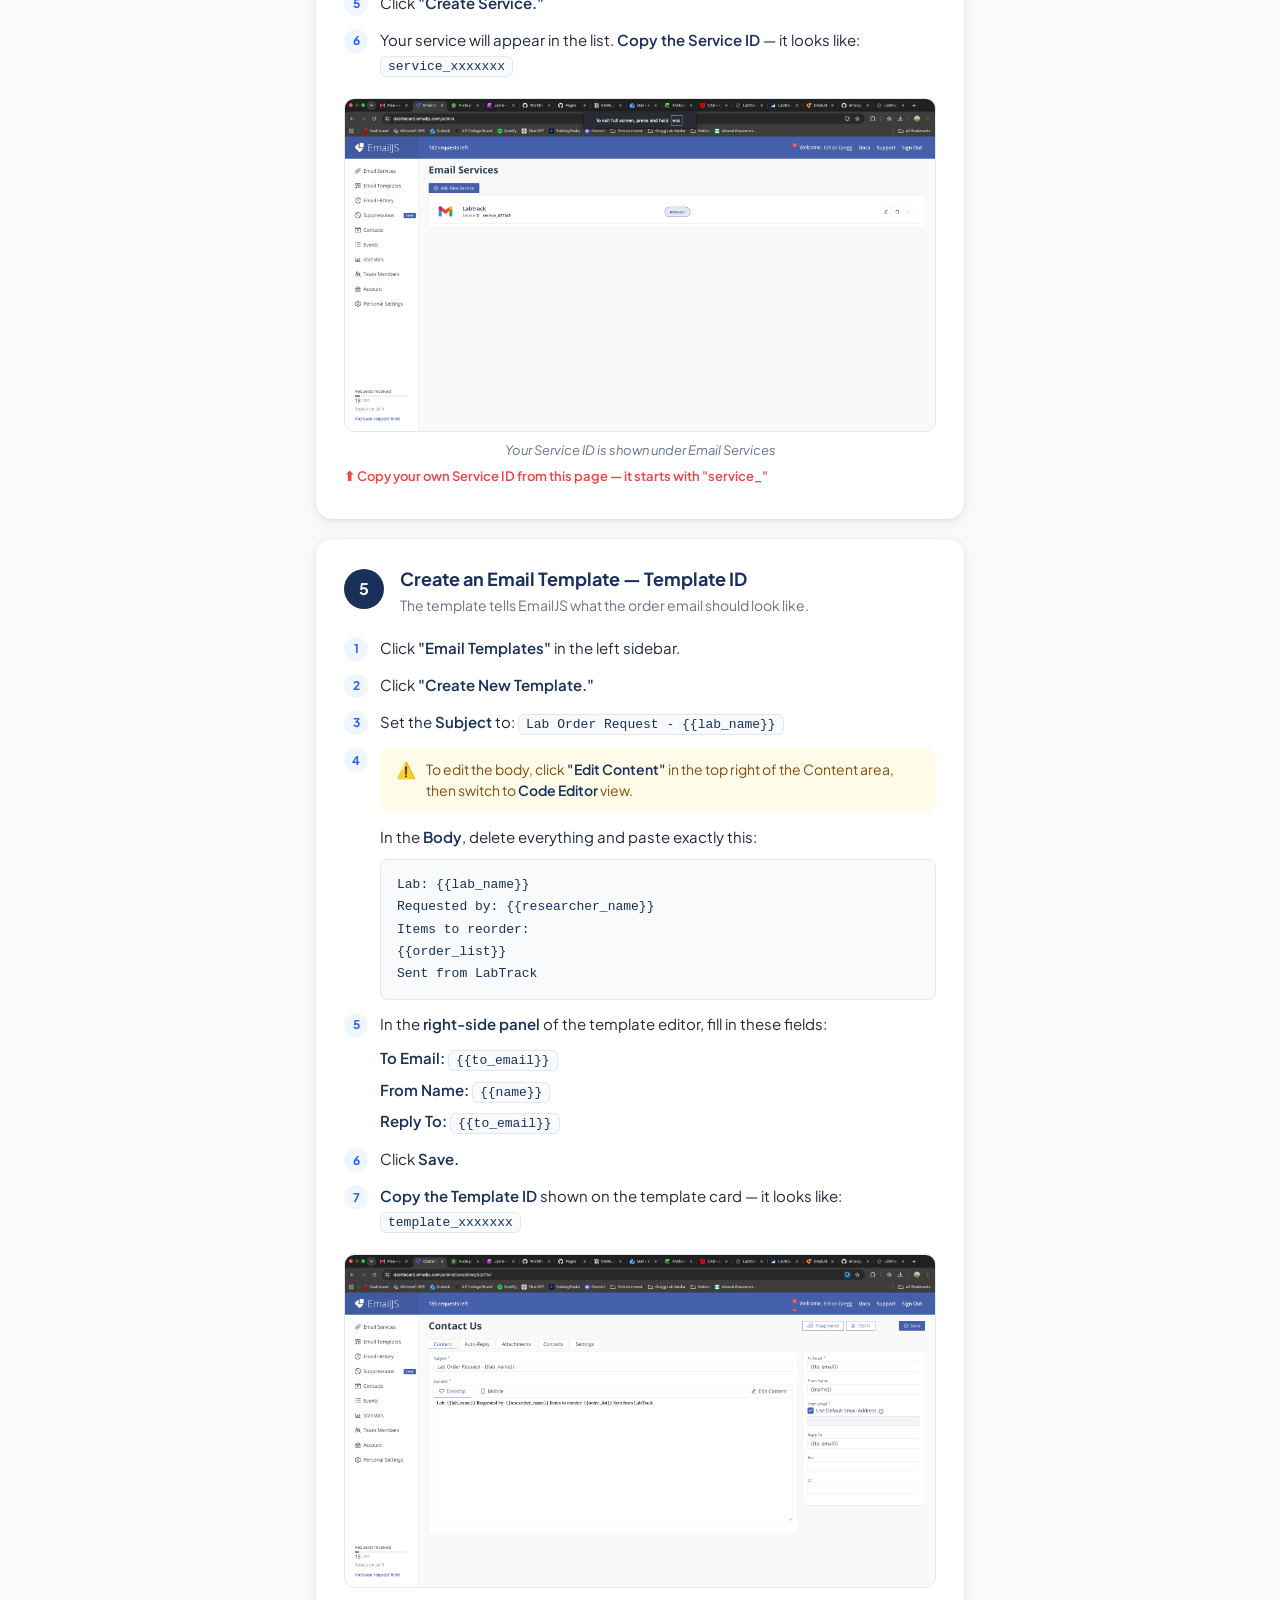
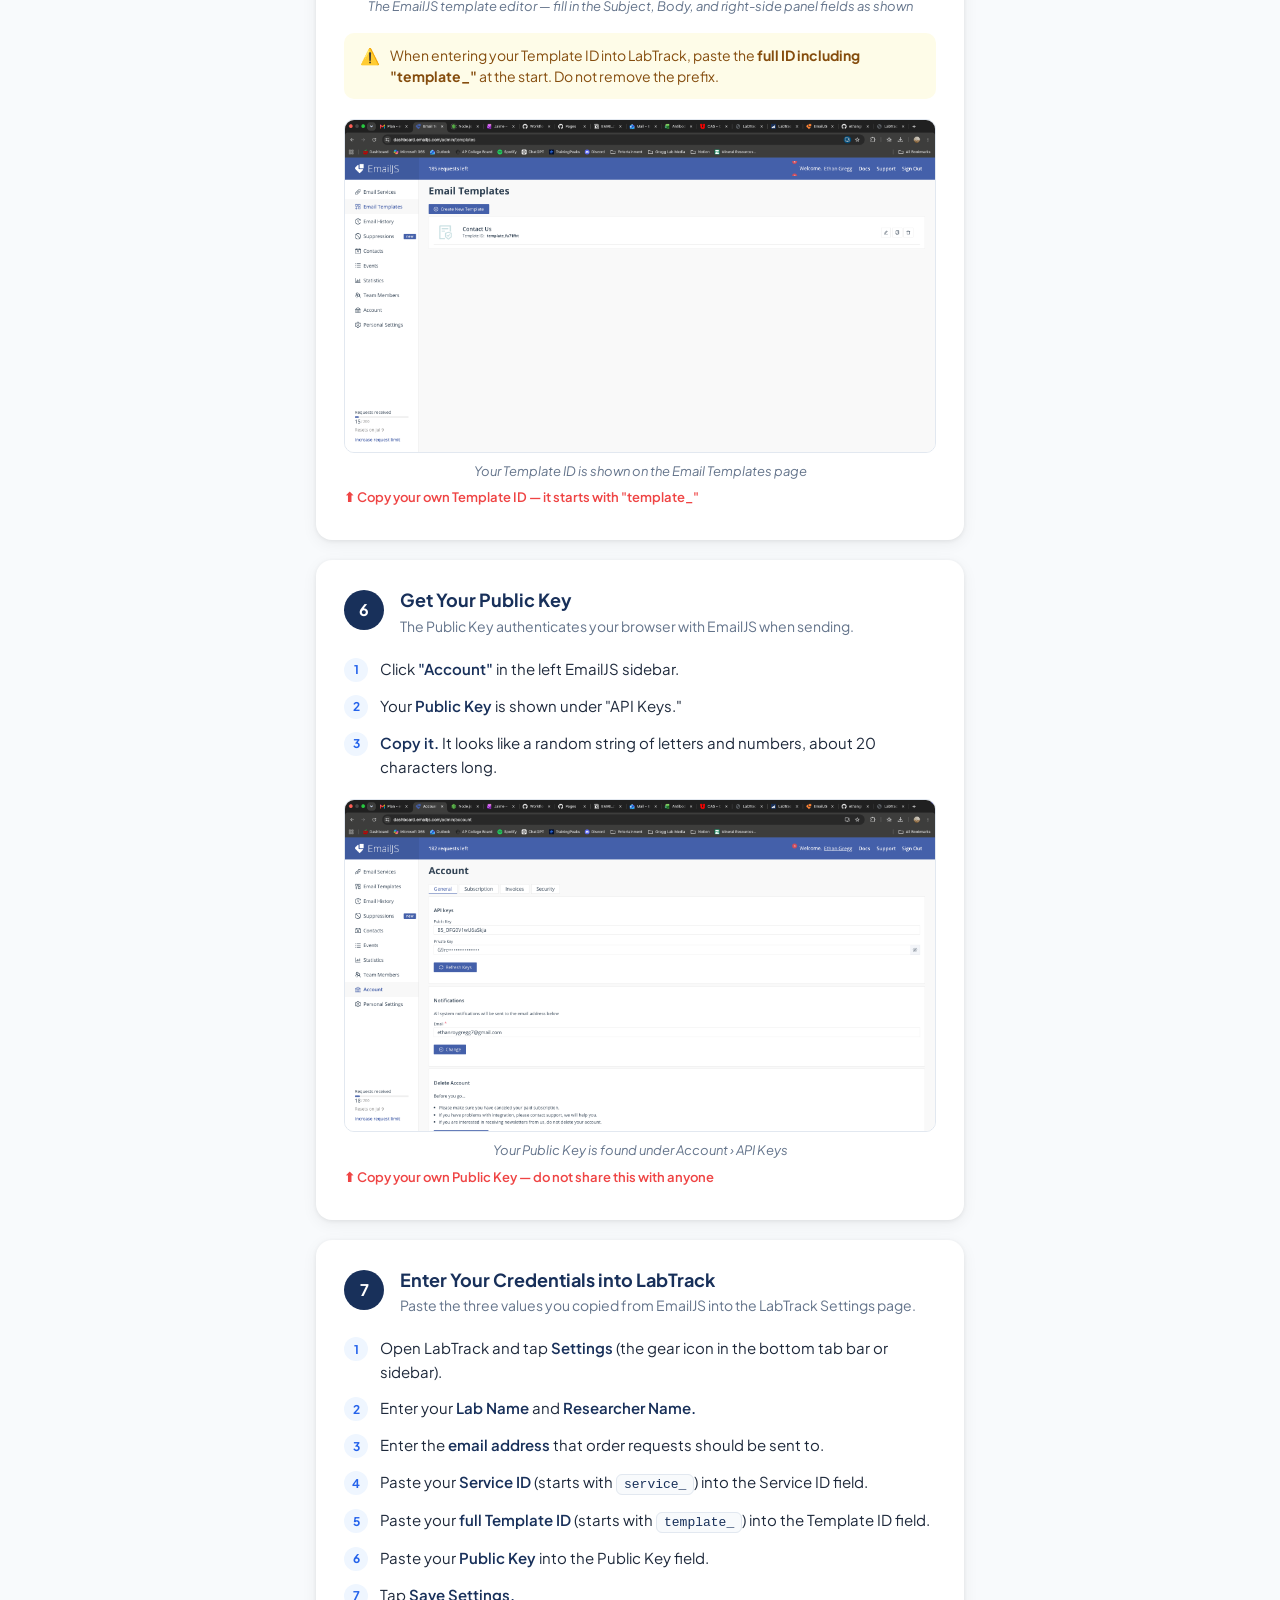
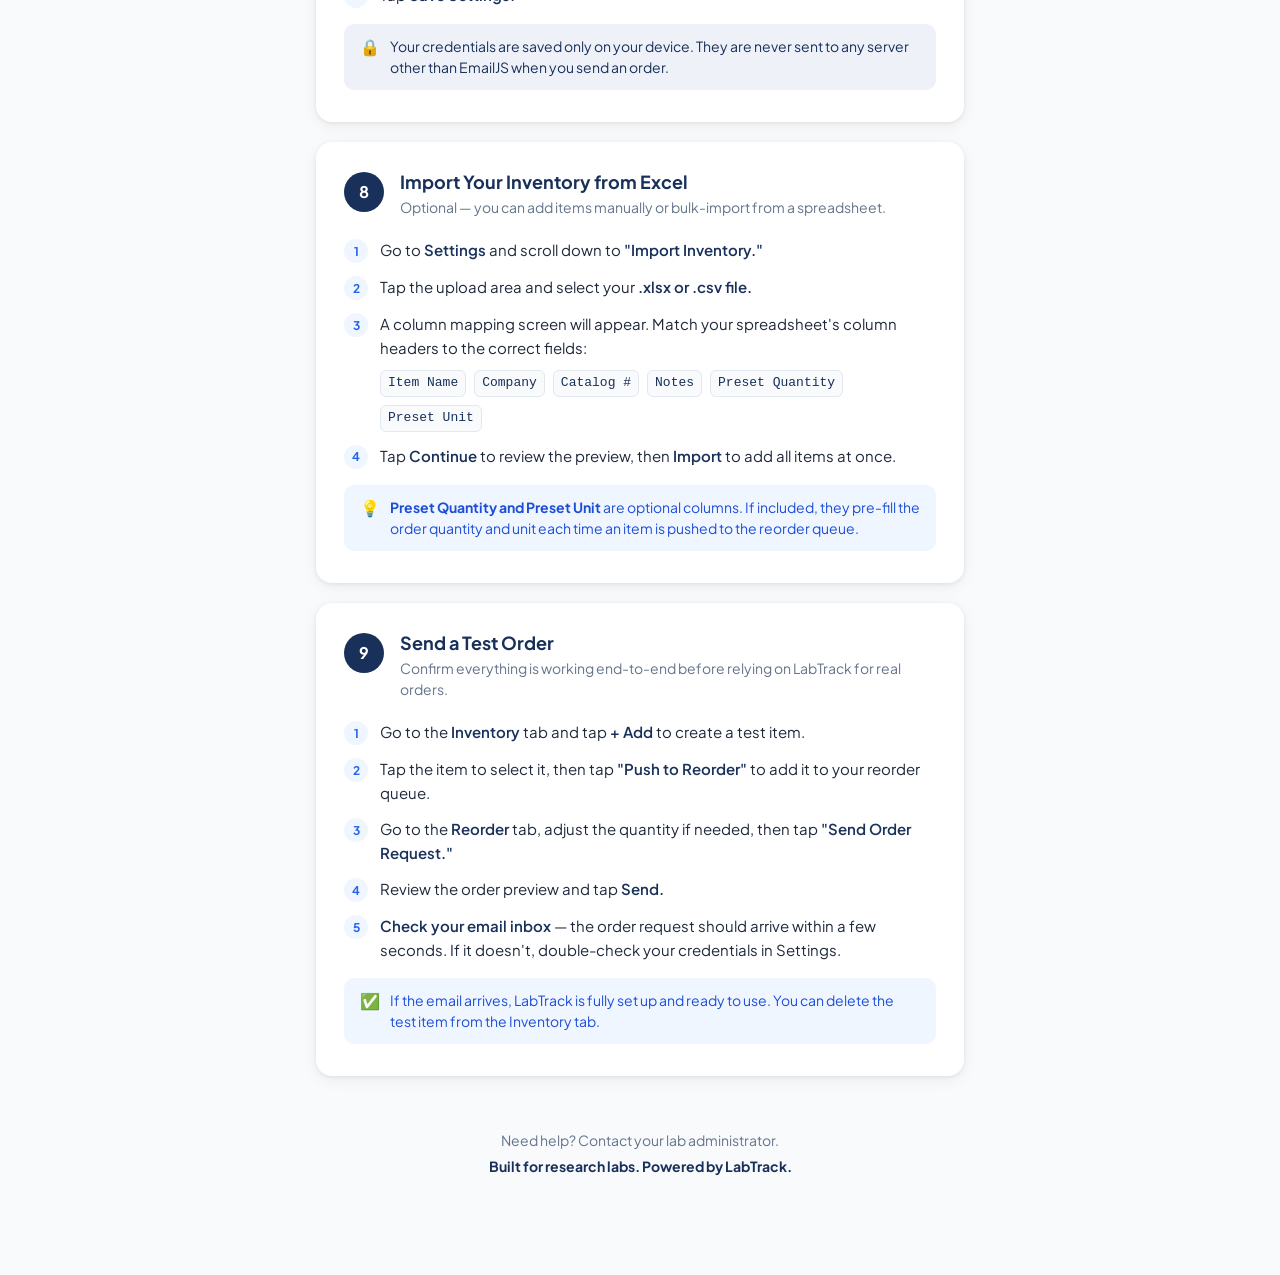
==== commit 8521f3ec: "Update email template body in setup guide, add code editor note" ====
--- a/setup.html
+++ b/setup.html
@@ -449,7 +449,18 @@
       </li>
       <li>
         <div class="step-bubble">4</div>
-        <div>In the <strong>Body</strong>, delete everything and type only: <code>&#123;&#123;order_details&#125;&#125;</code></div>
+        <div>
+          <div class="callout warn" style="margin-top:0; margin-bottom:12px;">
+            <span class="callout-icon">⚠️</span>
+            <div>To edit the body, click <strong>"Edit Content"</strong> in the top right of the Content area, then switch to <strong>Code Editor</strong> view.</div>
+          </div>
+          In the <strong>Body</strong>, delete everything and paste exactly this:
+          <pre style="margin-top:10px; background:var(--surface); border:1px solid var(--border); border-radius:8px; padding:14px 16px; font-family:ui-monospace,'SF Mono',monospace; font-size:13px; color:var(--navy); line-height:1.7; overflow-x:auto; white-space:pre;">Lab: &#123;&#123;lab_name&#125;&#125;
+Requested by: &#123;&#123;researcher_name&#125;&#125;
+Items to reorder:
+&#123;&#123;order_list&#125;&#125;
+Sent from LabTrack</pre>
+        </div>
       </li>
       <li>
         <div class="step-bubble">5</div>
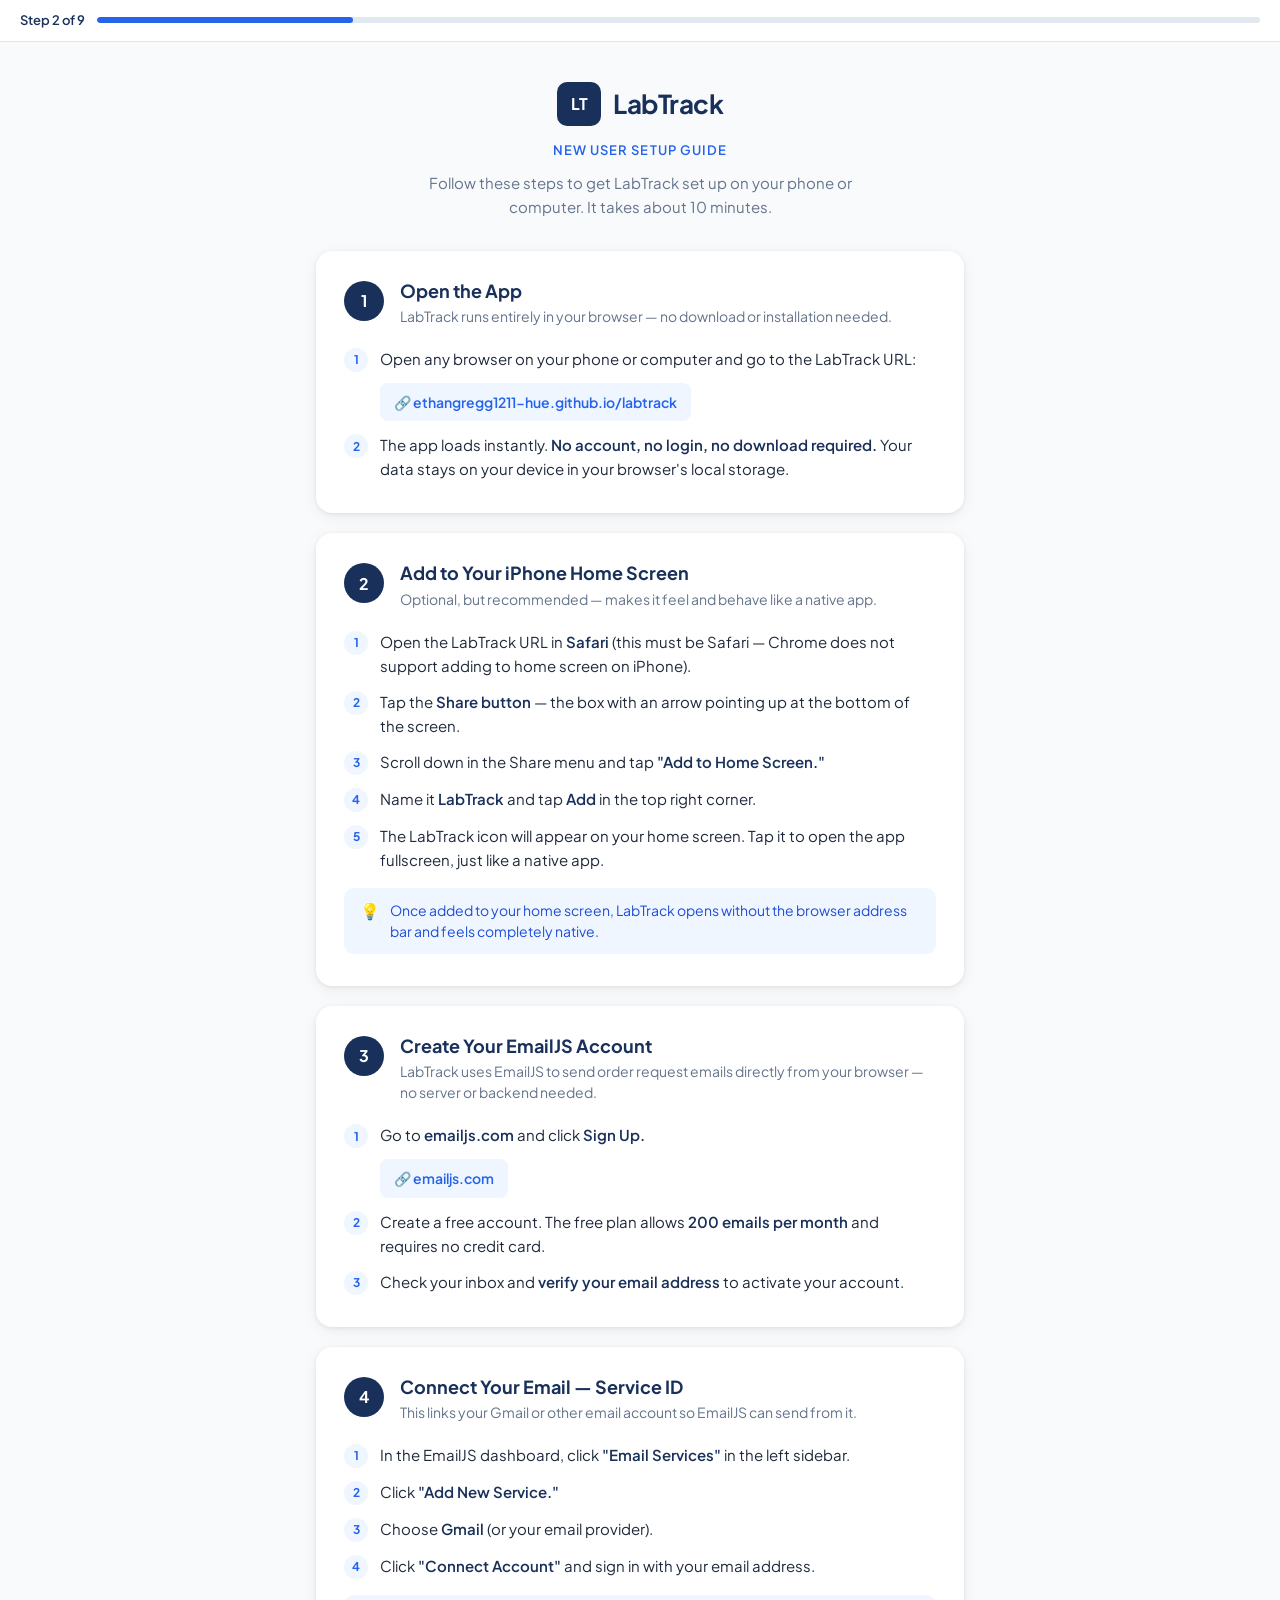
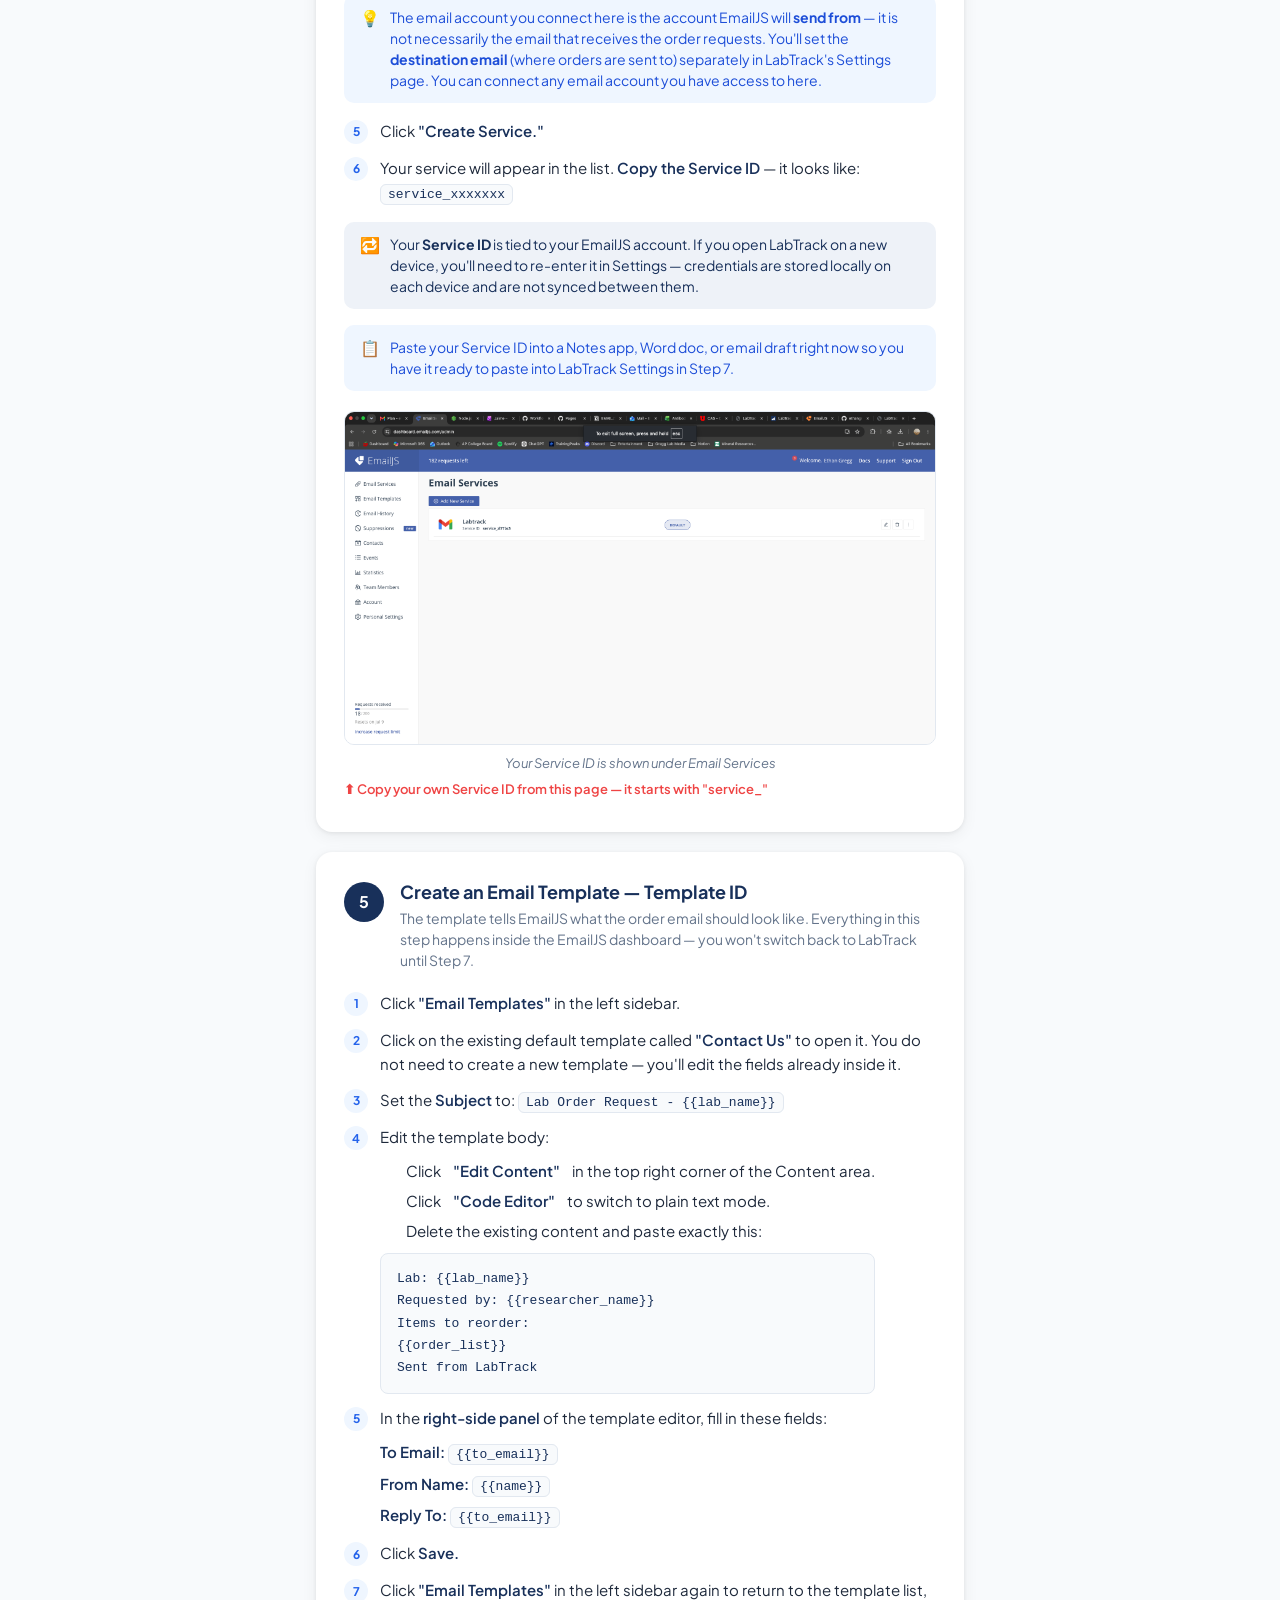
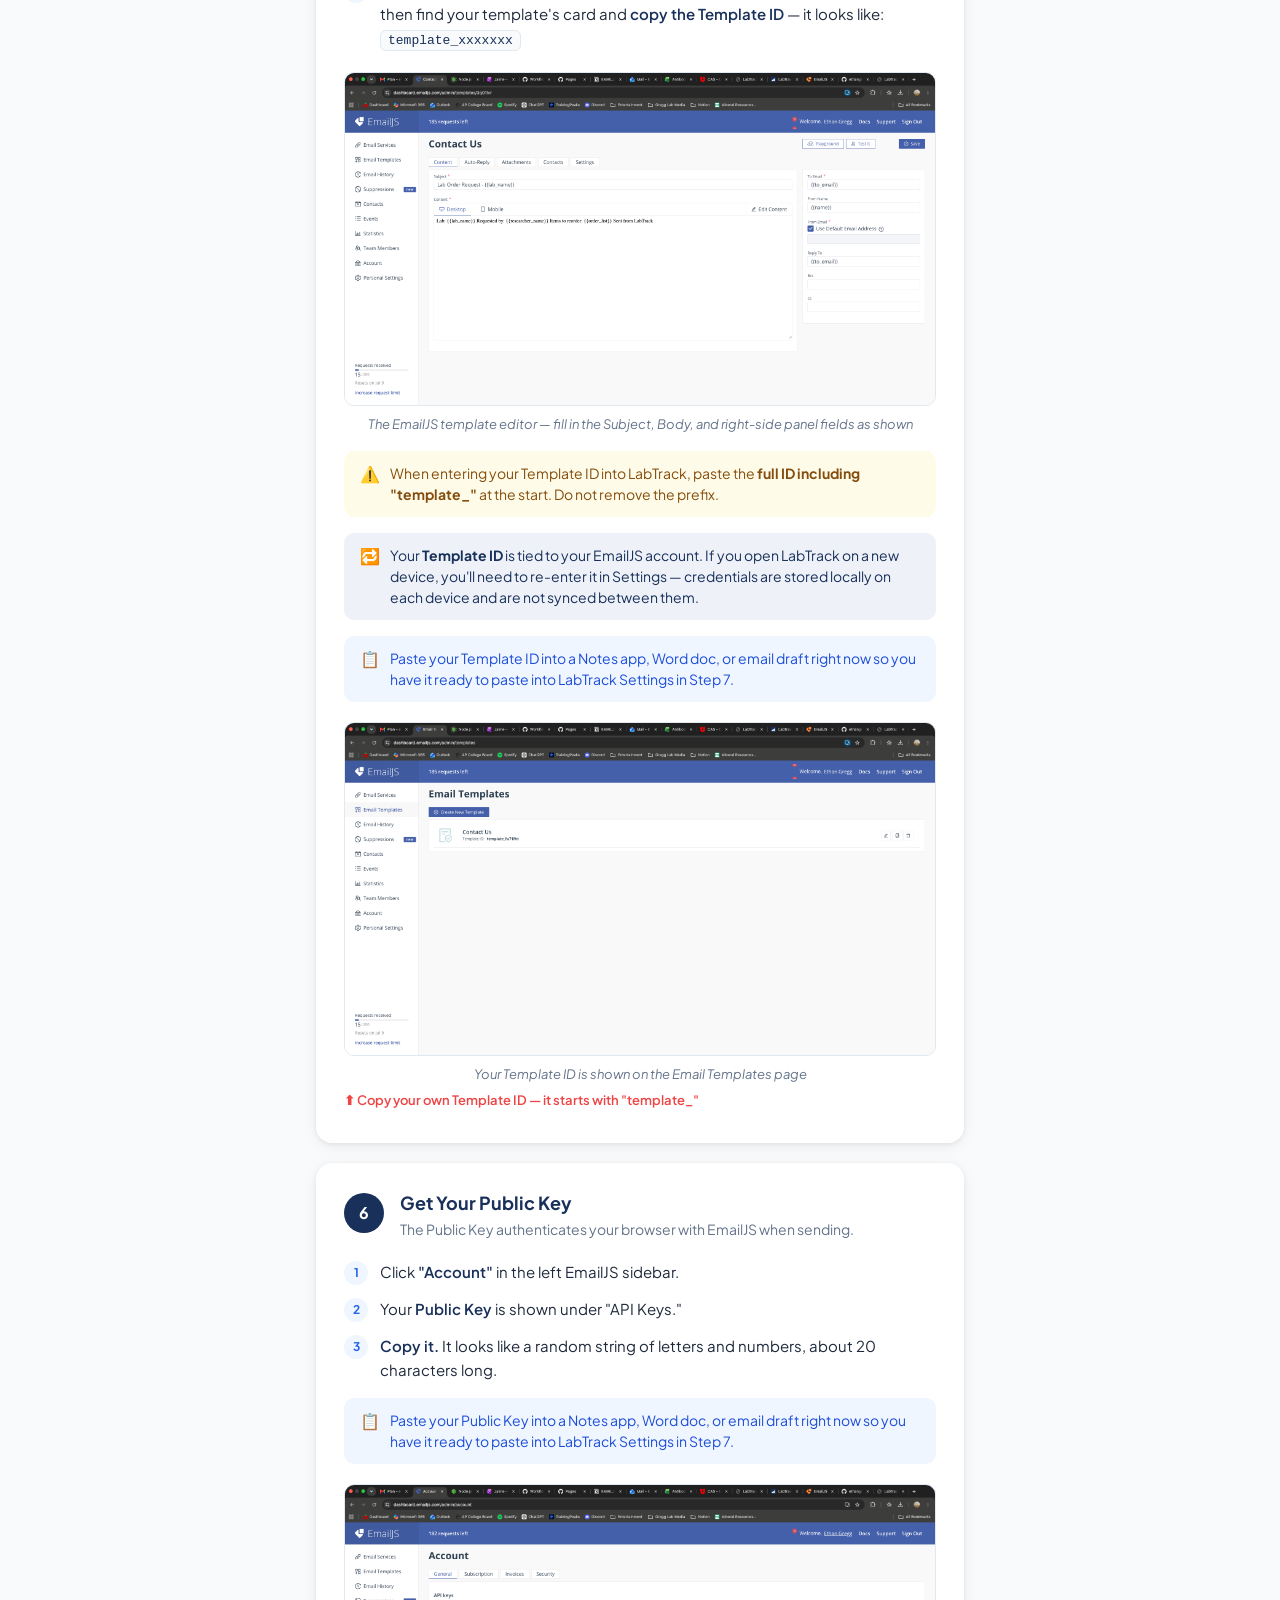
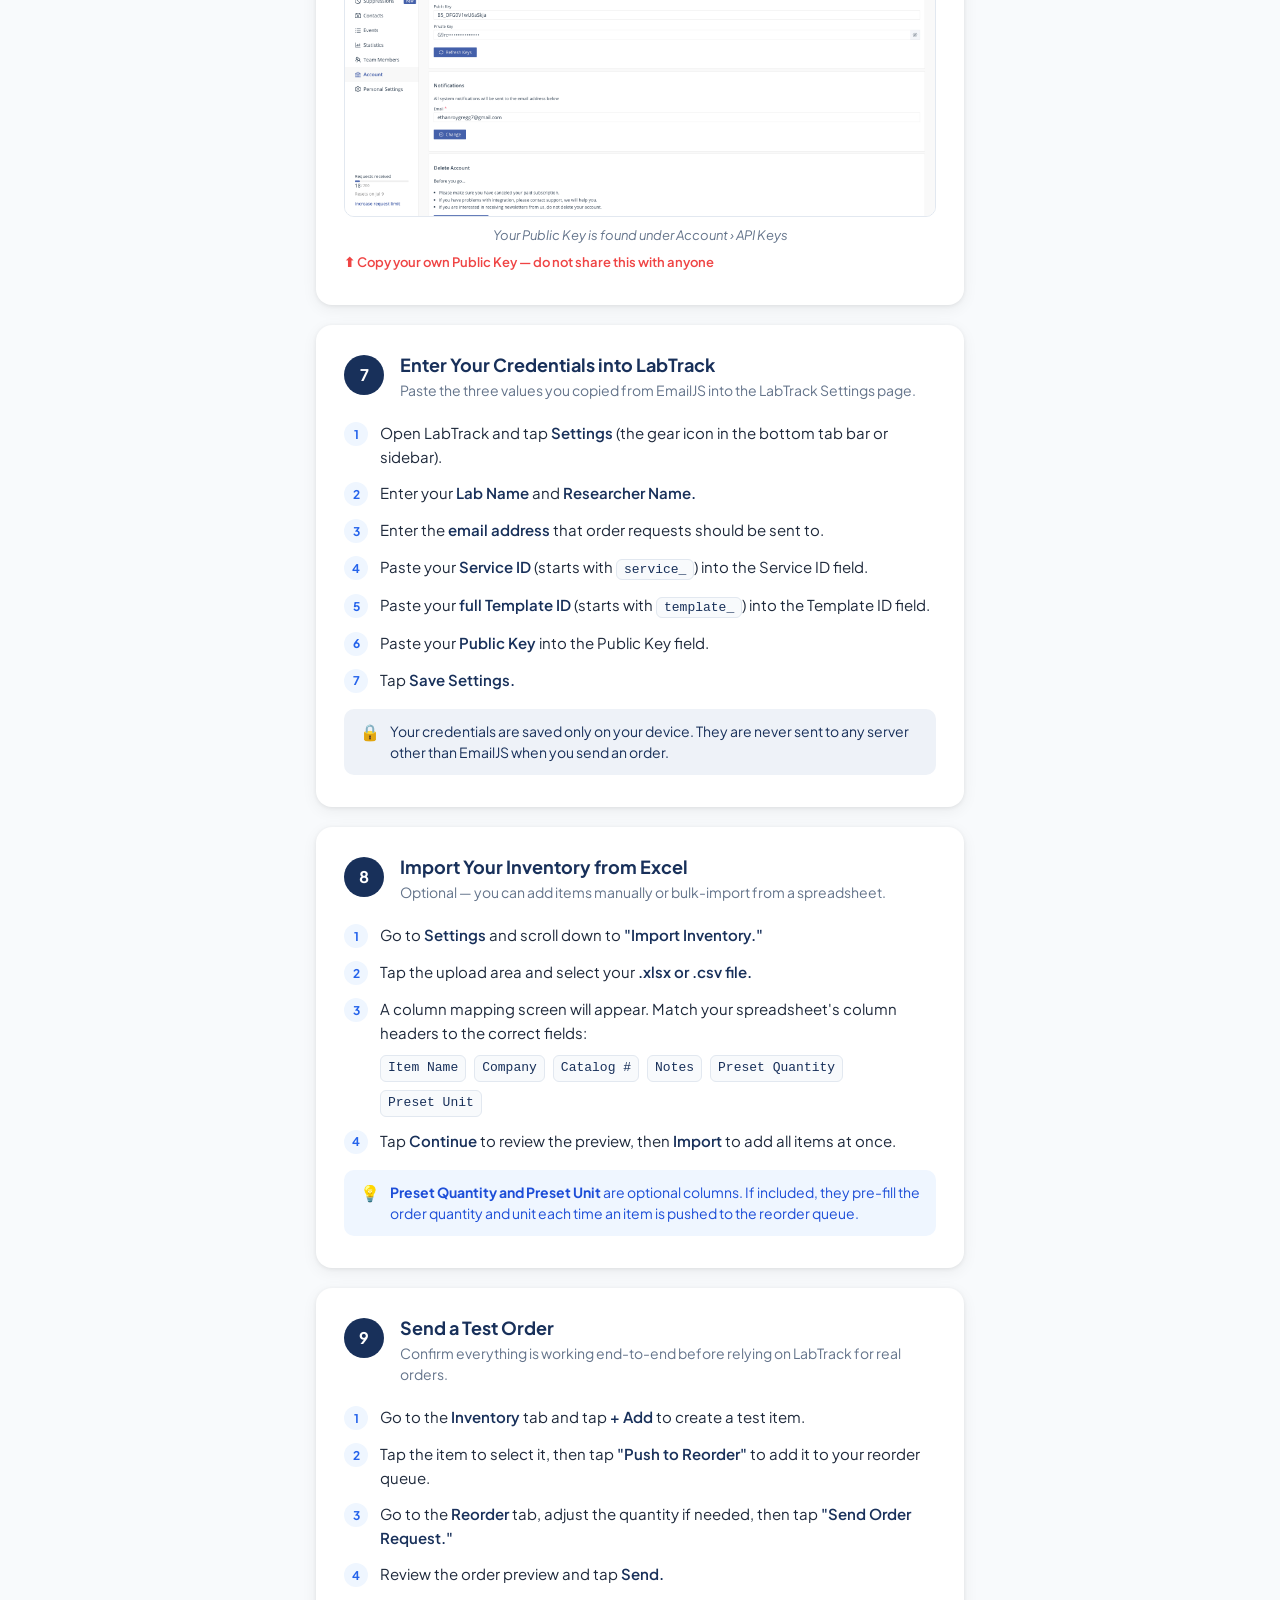
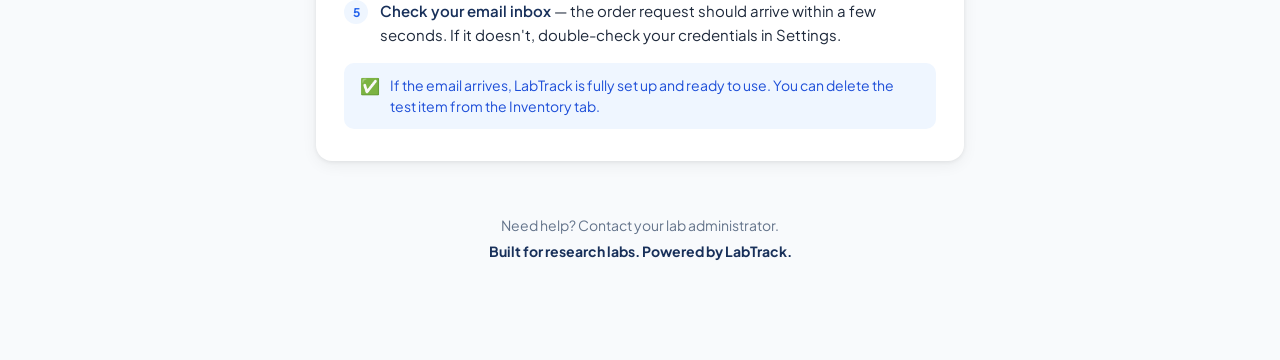
==== commit 69ba508a: "Improve setup guide clarity based on user testing feedback" ====
--- a/setup.html
+++ b/setup.html
@@ -183,6 +183,17 @@
       margin-top: 1px;
     }
     .steps-list li strong { font-weight: 600; color: var(--navy); }
+
+    .sub-steps {
+      margin: 10px 0;
+      padding-left: 22px;
+      display: flex;
+      flex-direction: column;
+      gap: 6px;
+      font-size: 14px;
+      color: var(--text);
+    }
+    .sub-steps li { padding-left: 4px; }
 
     /* ── Code / ID chips ── */
     code {
@@ -408,6 +419,14 @@
         <div class="step-bubble">4</div>
         <div>Click <strong>"Connect Account"</strong> and sign in with your email address.</div>
       </li>
+    </ol>
+
+    <div class="callout blue">
+      <span class="callout-icon">💡</span>
+      <div>The email account you connect here is the account EmailJS will <strong>send from</strong> — it is not necessarily the email that receives the order requests. You'll set the <strong>destination email</strong> (where orders are sent to) separately in LabTrack's Settings page. You can connect any email account you have access to here.</div>
+    </div>
+
+    <ol class="steps-list" style="margin-top:16px;">
       <li>
         <div class="step-bubble">5</div>
         <div>Click <strong>"Create Service."</strong></div>
@@ -417,6 +436,16 @@
         <div>Your service will appear in the list. <strong>Copy the Service ID</strong> — it looks like: <code>service_xxxxxxx</code></div>
       </li>
     </ol>
+
+    <div class="callout navy">
+      <span class="callout-icon">🔁</span>
+      <div>Your <strong>Service ID</strong> is tied to your EmailJS account. If you open LabTrack on a new device, you'll need to re-enter it in Settings — credentials are stored locally on each device and are not synced between them.</div>
+    </div>
+
+    <div class="callout blue">
+      <span class="callout-icon">📋</span>
+      <div>Paste your Service ID into a Notes app, Word doc, or email draft right now so you have it ready to paste into LabTrack Settings in Step 7.</div>
+    </div>
 
     <div class="setup-img-wrap">
       <img src="setup-img-services.png" alt="EmailJS Email Services page showing the Service ID" />
@@ -431,7 +460,7 @@
       <div class="step-num">5</div>
       <div>
         <div class="step-title">Create an Email Template — Template ID</div>
-        <div class="step-desc">The template tells EmailJS what the order email should look like.</div>
+        <div class="step-desc">The template tells EmailJS what the order email should look like. Everything in this step happens inside the EmailJS dashboard — you won't switch back to LabTrack until Step 7.</div>
       </div>
     </div>
     <ol class="steps-list">
@@ -441,7 +470,7 @@
       </li>
       <li>
         <div class="step-bubble">2</div>
-        <div>Click <strong>"Create New Template."</strong></div>
+        <div>Click on the existing default template called <strong>"Contact Us"</strong> to open it. You do not need to create a new template — you'll edit the fields already inside it.</div>
       </li>
       <li>
         <div class="step-bubble">3</div>
@@ -450,11 +479,12 @@
       <li>
         <div class="step-bubble">4</div>
         <div>
-          <div class="callout warn" style="margin-top:0; margin-bottom:12px;">
-            <span class="callout-icon">⚠️</span>
-            <div>To edit the body, click <strong>"Edit Content"</strong> in the top right of the Content area, then switch to <strong>Code Editor</strong> view.</div>
-          </div>
-          In the <strong>Body</strong>, delete everything and paste exactly this:
+          Edit the template body:
+          <ol class="sub-steps">
+            <li>Click <strong>"Edit Content"</strong> in the top right corner of the Content area.</li>
+            <li>Click <strong>"Code Editor"</strong> to switch to plain text mode.</li>
+            <li>Delete the existing content and paste exactly this:</li>
+          </ol>
           <pre style="margin-top:10px; background:var(--surface); border:1px solid var(--border); border-radius:8px; padding:14px 16px; font-family:ui-monospace,'SF Mono',monospace; font-size:13px; color:var(--navy); line-height:1.7; overflow-x:auto; white-space:pre;">Lab: &#123;&#123;lab_name&#125;&#125;
 Requested by: &#123;&#123;researcher_name&#125;&#125;
 Items to reorder:
@@ -478,7 +508,7 @@
       </li>
       <li>
         <div class="step-bubble">7</div>
-        <div><strong>Copy the Template ID</strong> shown on the template card — it looks like: <code>template_xxxxxxx</code></div>
+        <div>Click <strong>"Email Templates"</strong> in the left sidebar again to return to the template list, then find your template's card and <strong>copy the Template ID</strong> — it looks like: <code>template_xxxxxxx</code></div>
       </li>
     </ol>
 
@@ -490,6 +520,16 @@
     <div class="callout warn">
       <span class="callout-icon">⚠️</span>
       <div>When entering your Template ID into LabTrack, paste the <strong>full ID including "template_"</strong> at the start. Do not remove the prefix.</div>
+    </div>
+
+    <div class="callout navy">
+      <span class="callout-icon">🔁</span>
+      <div>Your <strong>Template ID</strong> is tied to your EmailJS account. If you open LabTrack on a new device, you'll need to re-enter it in Settings — credentials are stored locally on each device and are not synced between them.</div>
+    </div>
+
+    <div class="callout blue">
+      <span class="callout-icon">📋</span>
+      <div>Paste your Template ID into a Notes app, Word doc, or email draft right now so you have it ready to paste into LabTrack Settings in Step 7.</div>
     </div>
 
     <div class="setup-img-wrap">
@@ -522,6 +562,11 @@
         <div><strong>Copy it.</strong> It looks like a random string of letters and numbers, about 20 characters long.</div>
       </li>
     </ol>
+
+    <div class="callout blue">
+      <span class="callout-icon">📋</span>
+      <div>Paste your Public Key into a Notes app, Word doc, or email draft right now so you have it ready to paste into LabTrack Settings in Step 7.</div>
+    </div>
 
     <div class="setup-img-wrap">
       <img src="setup-img-account.png" alt="EmailJS Account page showing the Public Key under API Keys" />
